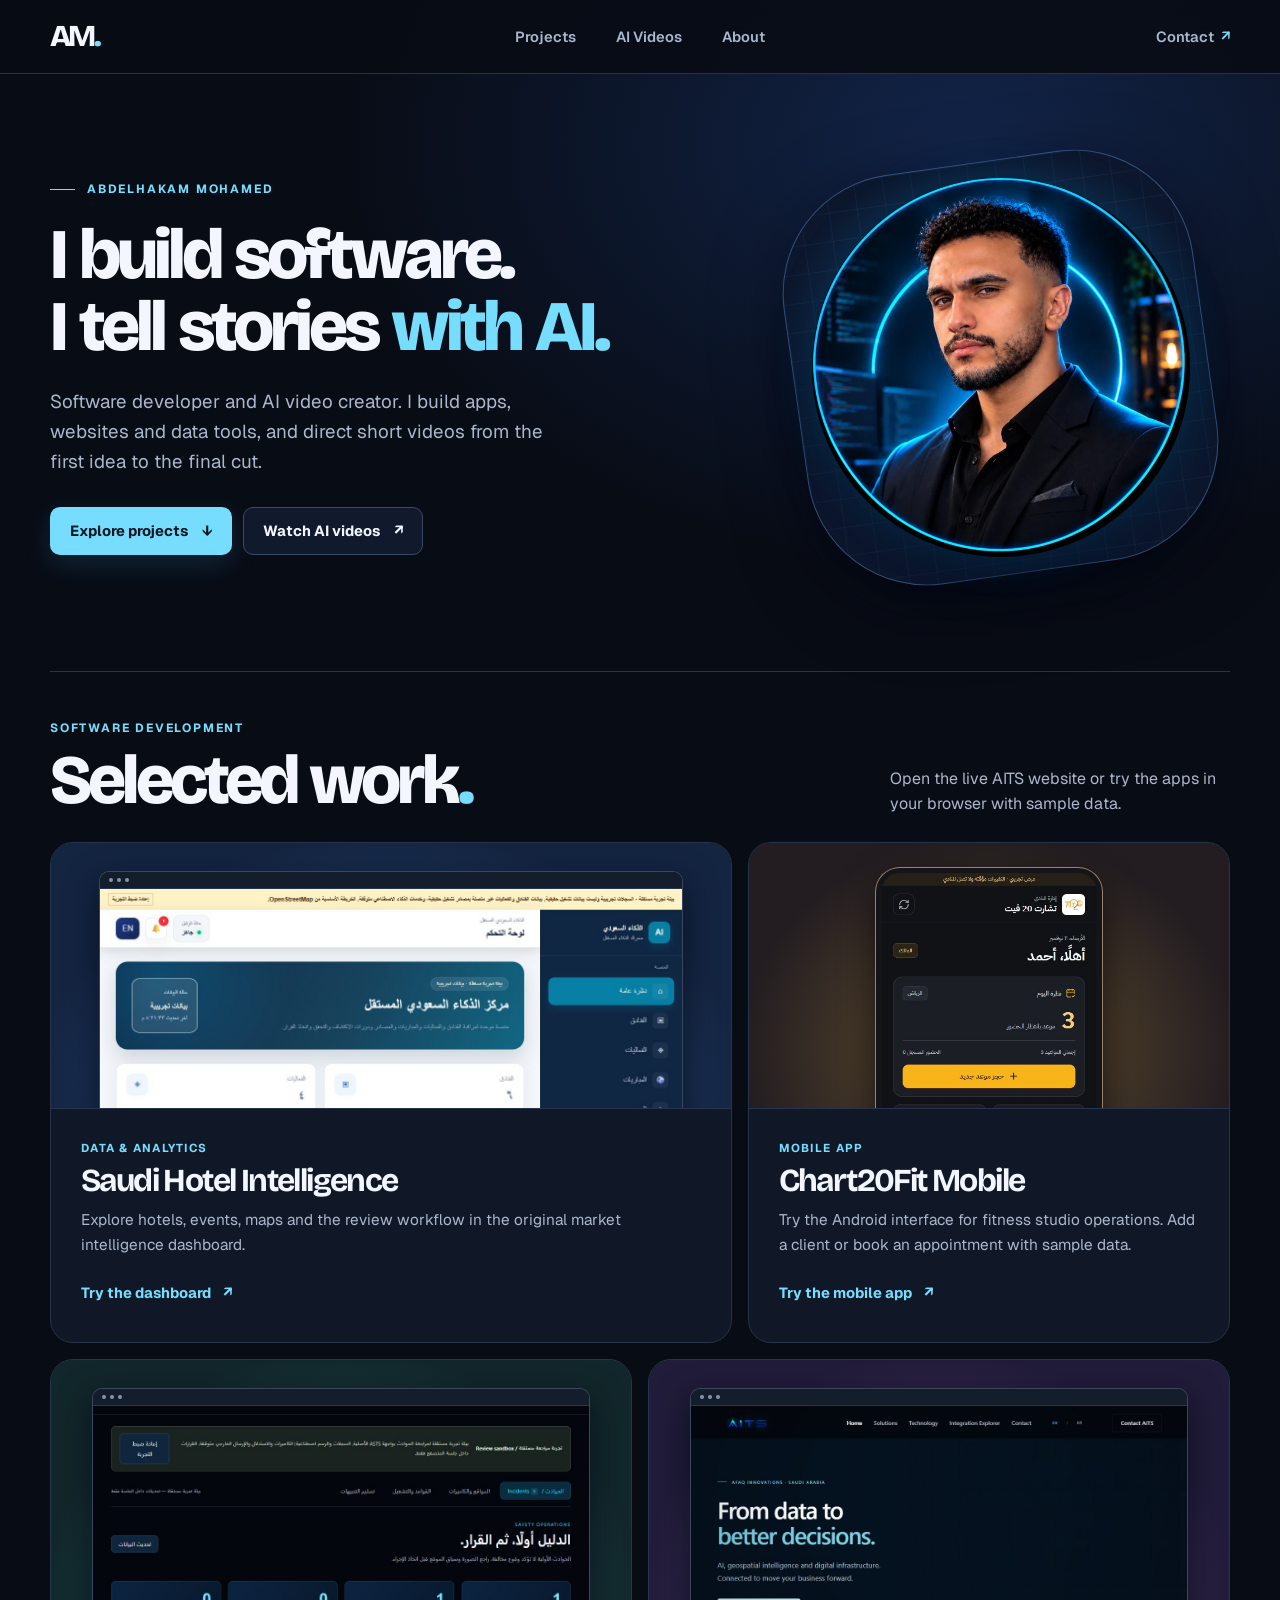
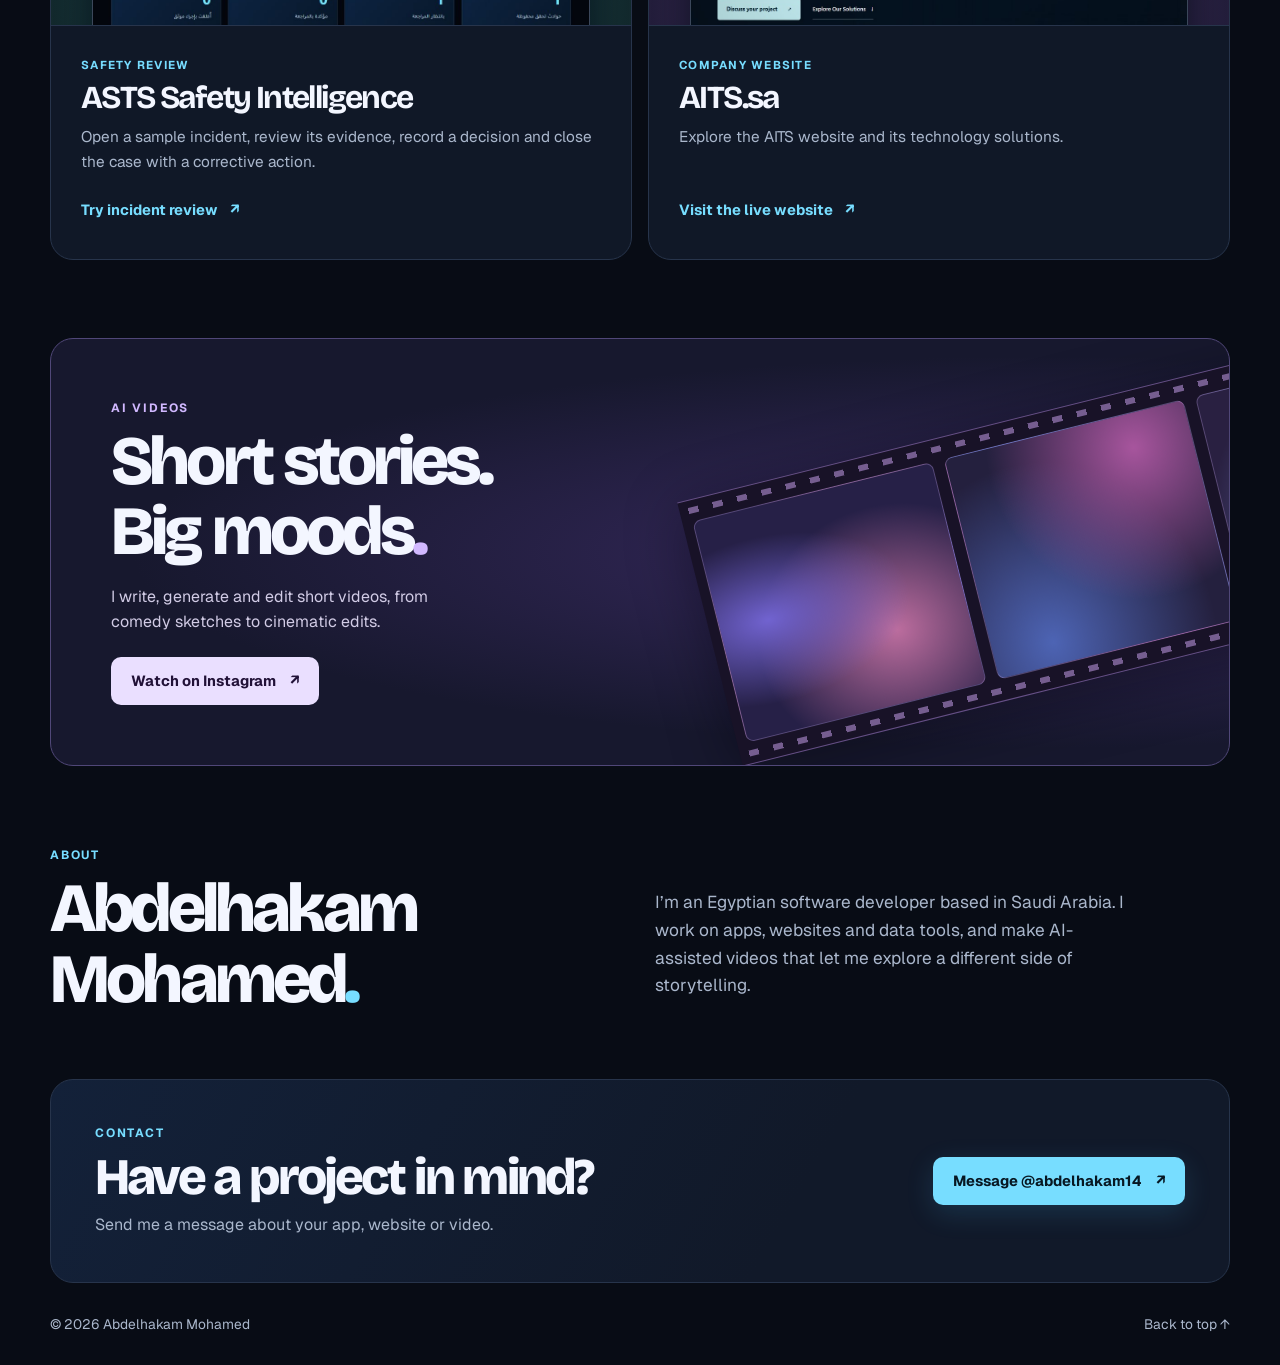
==== index.html @ 91b456fb "Redesign portfolio with live project screenshots and responsive layout" ====
<!doctype html>
<html lang="en">
<head>
  <meta charset="utf-8">
  <meta name="viewport" content="width=device-width, initial-scale=1">
  <meta name="theme-color" content="#080c15">
  <meta name="description" content="Abdelhakam Mohamed, software developer and AI video creator. Explore working software projects and short-form AI videos.">
  <meta property="og:type" content="website">
  <meta property="og:title" content="Abdelhakam Mohamed | Software &amp; AI Video">
  <meta property="og:description" content="Software you can try. Stories you can watch.">
  <meta property="og:url" content="https://abdulhakammohamed10-cpu.github.io/abdelhakam-portfolio/">
  <meta property="og:image" content="https://abdulhakammohamed10-cpu.github.io/abdelhakam-portfolio/media/portrait.webp">
  <meta name="twitter:card" content="summary_large_image">
  <link rel="canonical" href="https://abdulhakammohamed10-cpu.github.io/abdelhakam-portfolio/">
  <link rel="icon" href="media/portrait.webp" type="image/webp">
  <link rel="preconnect" href="https://fonts.googleapis.com">
  <link rel="preconnect" href="https://fonts.gstatic.com" crossorigin>
  <link href="https://fonts.googleapis.com/css2?family=Bricolage+Grotesque:opsz,wght@12..96,500..800&amp;family=Geist:wght@400;500;600;700&amp;display=swap" rel="stylesheet">
  <link rel="stylesheet" href="portfolio.css">
  <title>Abdelhakam Mohamed | Software &amp; AI Video</title>
</head>
<body>
  <a class="skip-link" href="#main">Skip to content</a>
  <header class="masthead">
    <div class="shell masthead-inner">
      <a class="wordmark" href="#top" aria-label="Abdelhakam Mohamed, home">AM<span>.</span></a>
      <nav aria-label="Main navigation">
        <a href="#projects">Projects</a>
        <a href="#videos">AI Videos</a>
        <a href="#about">About</a>
      </nav>
      <a class="header-contact" href="#contact">Contact <span aria-hidden="true">↗</span></a>
    </div>
  </header>

  <main id="main">
    <section class="hero shell" id="top" aria-labelledby="hero-title">
      <div class="hero-copy">
        <p class="eyebrow hero-name"><span aria-hidden="true"></span> Abdelhakam Mohamed</p>
        <h1 id="hero-title">I build software.<br>I tell stories <em>with AI.</em></h1>
        <p class="hero-intro">Software developer and AI video creator. I build apps, websites and data tools, and direct short videos from the first idea to the final cut.</p>
        <div class="actions">
          <a class="button button-primary" href="#projects">Explore projects <span aria-hidden="true">↓</span></a>
          <a class="button button-outline" href="#videos">Watch AI videos <span aria-hidden="true">↗</span></a>
        </div>
      </div>
      <div class="hero-portrait">
        <div class="portrait-field" aria-hidden="true"></div>
        <img src="media/portrait.webp" width="640" height="640" alt="Abdelhakam Mohamed in a blue neon portrait" fetchpriority="high">
      </div>
    </section>

    <section class="shell work" id="projects" aria-labelledby="work-title">
      <div class="section-head">
        <div>
          <p class="eyebrow">Software Development</p>
          <h2 id="work-title">Selected work<span>.</span></h2>
        </div>
        <p>Open the live AITS website or try the apps in your browser with sample data.</p>
      </div>
      <div class="project-grid">
        <article class="project project-hotel">
          <div class="project-preview preview-hotel">
            <div class="window-frame"><div class="window-bar" aria-hidden="true"><i></i><i></i><i></i></div><img src="media/hotel.jpg" width="1180" height="800" loading="lazy" alt="Saudi Hotel Intelligence dashboard showing hotel and event data"></div>
          </div>
          <div class="project-copy">
            <p class="project-type">Data &amp; analytics</p>
            <h3>Saudi Hotel Intelligence</h3>
            <p>Explore hotels, events, maps and the review workflow in the original market intelligence dashboard.</p>
            <a class="project-link" href="https://saudi-hotel-sandbox.vercel.app/" target="_blank" rel="noopener noreferrer">Try the dashboard <span aria-hidden="true">↗</span></a>
          </div>
        </article>

        <article class="project project-chart">
          <div class="project-preview preview-chart">
            <div class="phone-frame"><img src="media/chart.jpg" width="400" height="860" loading="lazy" alt="Chart20Fit Mobile showing the appointments dashboard"></div>
          </div>
          <div class="project-copy">
            <p class="project-type">Mobile app</p>
            <h3>Chart20Fit Mobile</h3>
            <p>Try the Android interface for fitness studio operations. Add a client or book an appointment with sample data.</p>
            <a class="project-link" href="https://chart20fit-mobile-sandbox.vercel.app/" target="_blank" rel="noopener noreferrer">Try the mobile app <span aria-hidden="true">↗</span></a>
          </div>
        </article>

        <article class="project project-asts">
          <div class="project-preview preview-asts">
            <div class="window-frame"><div class="window-bar" aria-hidden="true"><i></i><i></i><i></i></div><img src="media/asts.jpg" width="1090" height="760" loading="lazy" alt="ASTS incident review workspace with a sample incident"></div>
          </div>
          <div class="project-copy">
            <p class="project-type">Safety review</p>
            <h3>ASTS Safety Intelligence</h3>
            <p>Open a sample incident, review its evidence, record a decision and close the case with a corrective action.</p>
            <a class="project-link" href="https://asts-review-sandbox.vercel.app/" target="_blank" rel="noopener noreferrer">Try incident review <span aria-hidden="true">↗</span></a>
          </div>
        </article>

        <article class="project project-aits">
          <div class="project-preview preview-aits">
            <div class="window-frame"><div class="window-bar" aria-hidden="true"><i></i><i></i><i></i></div><img src="media/aits.jpg" width="1200" height="790" loading="lazy" alt="The live AITS technology company website"></div>
          </div>
          <div class="project-copy">
            <p class="project-type">Company website</p>
            <h3>AITS.sa</h3>
            <p>Explore the AITS website and its technology solutions.</p>
            <a class="project-link" href="https://aits.sa/" target="_blank" rel="noopener noreferrer">Visit the live website <span aria-hidden="true">↗</span></a>
          </div>
        </article>
      </div>
    </section>

    <section class="shell videos" id="videos" aria-labelledby="videos-title">
      <div class="video-feature">
        <div class="video-copy">
          <p class="eyebrow">AI Videos</p>
          <h2 id="videos-title">Short stories.<br>Big moods<span>.</span></h2>
          <p>I write, generate and edit short videos, from comedy sketches to cinematic edits.</p>
          <a class="button button-light" href="https://www.instagram.com/abdelhakam14/reels/" target="_blank" rel="noopener noreferrer">Watch on Instagram <span aria-hidden="true">↗</span></a>
        </div>
        <div class="film-art" aria-hidden="true"><div class="film-strip"><i></i><i></i><i></i></div></div>
      </div>
    </section>

    <section class="shell about" id="about" aria-labelledby="about-title">
      <p class="eyebrow">About</p>
      <div class="about-grid">
        <h2 id="about-title">Abdelhakam<br>Mohamed<span>.</span></h2>
        <p>I’m an Egyptian software developer based in Saudi Arabia. I work on apps, websites and data tools, and make AI-assisted videos that let me explore a different side of storytelling.</p>
      </div>
    </section>

    <section class="shell contact" id="contact" aria-labelledby="contact-title">
      <div class="contact-panel">
        <div>
          <p class="eyebrow">Contact</p>
          <h2 id="contact-title">Have a project in mind?</h2>
          <p>Send me a message about your app, website or video.</p>
        </div>
        <a class="button button-primary" href="https://www.instagram.com/abdelhakam14/" target="_blank" rel="noopener noreferrer">Message @abdelhakam14 <span aria-hidden="true">↗</span></a>
      </div>
    </section>
  </main>

  <footer class="shell footer">
    <p>© 2026 Abdelhakam Mohamed</p>
    <a href="#top">Back to top <span aria-hidden="true">↑</span></a>
  </footer>
</body>
</html>
---- portfolio.css ----
:root {
  color-scheme: dark;
  --bg: #080c15;
  --surface: #101827;
  --text: #f3f6ff;
  --muted: #aab7cc;
  --line: #27344b;
  --accent: #77ddff;
  --accent-ink: #071722;
  --heading: 'Bricolage Grotesque', 'Geist', system-ui, sans-serif;
  --body: 'Geist', system-ui, sans-serif;
  --radius: 23px;
}

*, *::before, *::after { box-sizing: border-box; }
html { scroll-behavior: smooth; }
body {
  margin: 0;
  background: radial-gradient(ellipse 55rem 37rem at 76% 9rem, #122448 0%, transparent 72%), var(--bg);
  color: var(--text);
  font: 400 1rem/1.6 var(--body);
  -webkit-font-smoothing: antialiased;
}
img { display: block; max-width: 100%; height: auto; }
a { color: inherit; text-decoration: none; }
a:focus-visible { outline: 2px solid var(--accent); outline-offset: 5px; }
h1, h2, h3, p { margin: 0; }
h1, h2, h3 { font-family: var(--heading); }
section { scroll-margin-top: 105px; }
.shell { width: min(calc(100% - 72px), 1180px); margin-inline: auto; }
.skip-link { position: fixed; top: 10px; left: 10px; z-index: 10; padding: 10px 16px; border-radius: 10px; background: var(--accent); color: var(--accent-ink); transform: translateY(-160%); }
.skip-link:focus { transform: none; }

.masthead { position: sticky; z-index: 3; top: 0; border-bottom: 1px solid #25324a; background: #080c15eb; backdrop-filter: blur(16px); }
.masthead-inner { min-height: 73px; display: grid; grid-template-columns: 1fr auto 1fr; align-items: center; gap: 24px; }
.wordmark { justify-self: start; font: 800 1.9rem/1 var(--heading); letter-spacing: -.09em; }
.wordmark span, h2 span { color: var(--accent); }
nav { display: flex; gap: clamp(16px, 3.1vw, 40px); }
nav a, .header-contact { color: var(--muted); font-size: .92rem; font-weight: 600; white-space: nowrap; }
nav a:hover, .header-contact:hover { color: var(--accent); }
.header-contact { justify-self: end; }
.header-contact span { margin-left: .25em; color: var(--accent); }

.hero { min-height: 595px; display: grid; grid-template-columns: minmax(0, 1.32fr) minmax(0, .92fr); align-items: center; gap: clamp(26px, 5vw, 80px); padding-block: 76px 86px; }
.eyebrow { color: var(--accent); font-size: .75rem; font-weight: 700; letter-spacing: .15em; text-transform: uppercase; }
.hero-name { display: flex; align-items: center; gap: 12px; margin-bottom: 20px; }
.hero-name span { width: 25px; height: 1px; background: var(--accent); }
h1 { font-size: clamp(3rem, 5.55vw, 5.15rem); font-weight: 800; letter-spacing: -.055em; word-spacing: .035em; line-height: 1.01; text-wrap: balance; }
h1 em { font-style: normal; color: var(--accent); }
.hero-intro { max-width: 515px; margin-top: 24px; color: var(--muted); font-size: clamp(1.02rem, 1.55vw, 1.17rem); }
.actions { display: flex; flex-wrap: wrap; gap: 11px; margin-top: 30px; }
.button { display: inline-flex; justify-content: center; align-items: center; gap: 14px; min-height: 48px; padding: 11px 19px; border: 1px solid transparent; border-radius: 10px; font-size: .92rem; font-weight: 700; transition: transform .2s ease, background-color .2s ease, border-color .2s ease; }
.button:hover { transform: translateY(-2px); }
.button-primary { color: var(--accent-ink); background: var(--accent); box-shadow: 0 8px 28px #45b9fa29; }
.button-primary:hover { background: #acedef; }
.button-outline { border-color: #3b4a63; background: #111a2c; }
.button-outline:hover { border-color: var(--accent); }
.hero-portrait { position: relative; isolation: isolate; justify-self: center; display: grid; place-items: center; width: min(100%, 435px); aspect-ratio: 1; }
.portrait-field {
  position: absolute;
  inset: 0;
  z-index: -1;
  border: 1px solid #35527b;
  border-radius: 29%;
  background: linear-gradient(#70b6ff14 1px, transparent 1px), linear-gradient(90deg, #70b6ff14 1px, transparent 1px), radial-gradient(circle, #126190, #101f39 61%, #111829);
  background-size: 30px 30px, 30px 30px, auto;
  box-shadow: 0 22px 74px #0206128c, inset 0 0 75px #061025a3;
  transform: rotate(-8deg) scale(.95);
}
.hero-portrait img { width: 87%; border-radius: 50%; box-shadow: 0 0 42px #04a9f838, 0 20px 42px #030715bd; }

.work { padding-block: 47px 0; border-top: 1px solid var(--line); }
.section-head { display: flex; justify-content: space-between; align-items: end; gap: 32px; margin-bottom: 25px; }
h2 { font-size: clamp(2.55rem, 5.4vw, 4.45rem); font-weight: 800; letter-spacing: -.055em; word-spacing: .03em; line-height: 1.02; }
.section-head h2, .video-copy h2, .contact-panel h2 { margin-top: 8px; }
.section-head > p { max-width: 340px; color: var(--muted); }
.project-grid { display: grid; grid-template-columns: repeat(12, minmax(0, 1fr)); gap: 16px; }
.project { grid-column: span 6; min-width: 0; display: flex; flex-direction: column; overflow: hidden; border: 1px solid var(--line); border-radius: var(--radius); background: var(--surface); transition: border-color .2s ease, box-shadow .2s ease; }
.project:hover, .project:focus-within { border-color: #47769b; box-shadow: 0 12px 34px #0006; }
.project-hotel { grid-column: span 7; }
.project-chart { grid-column: span 5; }
.project-preview { height: 266px; position: relative; display: flex; align-items: flex-start; justify-content: center; overflow: hidden; padding: 28px 7% 0; border-bottom: 1px solid var(--line); }
.preview-hotel { background: radial-gradient(ellipse at 50% 90%, #2f5b91, #142542 73%); }
.preview-chart { background: radial-gradient(ellipse at 50% 78%, #68532f, #231d21 73%); }
.preview-asts { background: radial-gradient(ellipse at 50% 90%, #226165, #12272b 73%); }
.preview-aits { background: radial-gradient(ellipse at 50% 90%, #5a4376, #211c39 73%); }
.window-frame, .phone-frame { width: 100%; overflow: hidden; border: 1px solid #7586a66e; border-radius: 10px 10px 0 0; background: #101722; box-shadow: 0 11px 33px #020713a8; transition: transform .3s ease; }
.project:hover .window-frame, .project:hover .phone-frame { transform: translateY(-4px); }
.window-bar { display: flex; align-items: center; gap: 4px; height: 17px; padding-inline: 9px; background: #131d2c; border-bottom: 1px solid #28364b; }
.window-bar i { width: 4px; height: 4px; border-radius: 50%; background: #8796ae; }
.window-frame img, .phone-frame img { width: 100%; }
.phone-frame { width: min(78%, 226px); margin-top: -3px; border: 5px solid #151419; border-radius: 24px 24px 0 0; box-shadow: 0 0 0 1px #98836c, 0 12px 34px #0a0608bf; }
.project-copy { display: flex; flex-direction: column; flex: 1; align-items: start; padding: clamp(20px, 3vw, 30px); }
.project-type { color: var(--accent); font-size: .72rem; font-weight: 700; letter-spacing: .11em; text-transform: uppercase; }
.project-copy h3 { margin-top: 6px; font-size: clamp(1.5rem, 3vw, 2rem); line-height: 1.12; letter-spacing: -.05em; }
.project-copy h3 + p { margin-top: 9px; margin-bottom: 16px; color: var(--muted); font-size: .96rem; }
.project-link { margin-top: auto; display: inline-flex; align-items: center; min-height: 39px; gap: 12px; color: var(--accent); font-size: .92rem; font-weight: 700; }
.project-link:hover { text-decoration: underline; text-underline-offset: 5px; }

.videos { padding-top: 78px; }
.video-feature { position: relative; isolation: isolate; overflow: hidden; min-height: 360px; display: grid; grid-template-columns: minmax(0, 1fr) minmax(0, .9fr); align-items: center; padding: clamp(27px, 5vw, 60px); border: 1px solid #504778; border-radius: var(--radius); background: radial-gradient(ellipse at 85% 50%, #3a2b63, transparent 65%), #17182e; }
.video-copy { position: relative; z-index: 1; }
.video-copy .eyebrow, .video-copy h2 span { color: #d1b8ff; }
.video-copy h2 + p { max-width: 365px; margin: 16px 0 22px; color: #d1cbe5; }
.button-light { background: #eadfff; color: #211137; }
.button-light:hover { background: #fff2ff; }
.film-art { position: absolute; z-index: -1; top: -11%; right: -4%; bottom: -12%; width: 49%; transform: rotate(-14deg); }
.film-strip { display: flex; gap: 12px; position: absolute; top: 26%; left: 0; width: 136%; height: 52%; padding: 21px 10px; background: #181227; border-block: 1px solid #a581d38c; box-shadow: 0 13px 60px #05040c70; }
.film-strip::before, .film-strip::after { content: ''; position: absolute; left: 0; right: 0; height: 6px; background: repeating-linear-gradient(90deg, transparent 0 9px, #b490d699 9px 19px, transparent 19px 25px); }
.film-strip::before { top: 7px; }
.film-strip::after { bottom: 7px; }
.film-strip i { flex: 1; min-width: 0; border-radius: 8px; border: 1px solid #d7b5ff45; background: radial-gradient(ellipse at 20% 50%, #7163d0 0%, transparent 52%), radial-gradient(ellipse at 70% 68%, #bc6d9e 0%, transparent 58%), #262047; }
.film-strip i:nth-child(2) { background: radial-gradient(ellipse at 76% 15%, #a7559d, transparent 56%), radial-gradient(ellipse at 25% 90%, #4d64b4, transparent 63%), #24203e; }
.film-strip i:nth-child(3) { background: radial-gradient(ellipse at 45% 80%, #6a77b7, transparent 70%), #292041; }

.about { padding-block: 80px 64px; }
.about-grid { display: grid; grid-template-columns: minmax(0, 1fr) minmax(0, 1fr); align-items: center; gap: 30px; margin-top: 9px; }
.about-grid > p { color: var(--muted); max-width: 480px; font-size: 1.08rem; }
.contact-panel { display: flex; flex-wrap: wrap; justify-content: space-between; align-items: center; gap: 24px; padding: clamp(25px, 4vw, 44px); border: 1px solid var(--line); border-radius: var(--radius); background: linear-gradient(120deg, #132139, #111929 63%); }
.contact-panel h2 { font-size: clamp(1.85rem, 4vw, 3.2rem); }
.contact-panel h2 + p { margin-top: 9px; color: var(--muted); }
.footer { display: flex; flex-wrap: wrap; justify-content: space-between; gap: 10px; padding-block: 30px; color: var(--muted); font-size: .86rem; }
.footer a:hover { color: var(--accent); }

@media (max-width: 820px) {
  .shell { width: min(calc(100% - 42px), 1180px); }
  .hero { min-height: auto; gap: 25px; padding-block: 68px; }
  h1 { font-size: clamp(2.75rem, 6.8vw, 4.2rem); }
  .project-preview { height: 205px; padding-top: 18px; }
}

@media (max-width: 620px) {
  .shell { width: calc(100% - 34px); }
  .masthead-inner { min-height: 59px; gap: 13px; }
  .wordmark { font-size: 1.55rem; }
  nav { gap: 13px; }
  nav a, .header-contact { font-size: .78rem; }
  .header-contact span { display: none; }
  section { scroll-margin-top: 77px; }
  .hero { grid-template-columns: minmax(0, 1fr); gap: 24px; padding-block: 41px 39px; }
  .hero-name { margin-bottom: 13px; }
  h1 { font-size: clamp(2.65rem, 10.8vw, 4rem); text-wrap: initial; }
  .hero-intro { margin-top: 16px; }
  .actions { margin-top: 22px; }
  .button { gap: 8px; padding-inline: 12px; font-size: .85rem; }
  .hero-portrait { width: min(73%, 286px); }
  .work { padding-top: 31px; }
  .section-head { align-items: start; flex-direction: column; gap: 10px; margin-bottom: 19px; }
  .project-grid { gap: 13px; }
  .project { grid-column: 1 / -1; }
  .project-preview { height: clamp(153px, 51vw, 242px); }
  .phone-frame { width: min(66%, 212px); }
  .videos { padding-top: 53px; }
  .video-feature { grid-template-columns: minmax(0, 1fr); min-height: 310px; }
  .film-art { opacity: .45; width: 62%; right: -25%; }
  .about { padding-block: 52px 40px; }
  .about-grid { grid-template-columns: minmax(0, 1fr); gap: 14px; }
  .footer { padding-block: 24px; }
}

@media (prefers-reduced-motion: reduce) {
  html { scroll-behavior: auto; }
  *, *::before, *::after { transition-duration: 0s !important; }
}
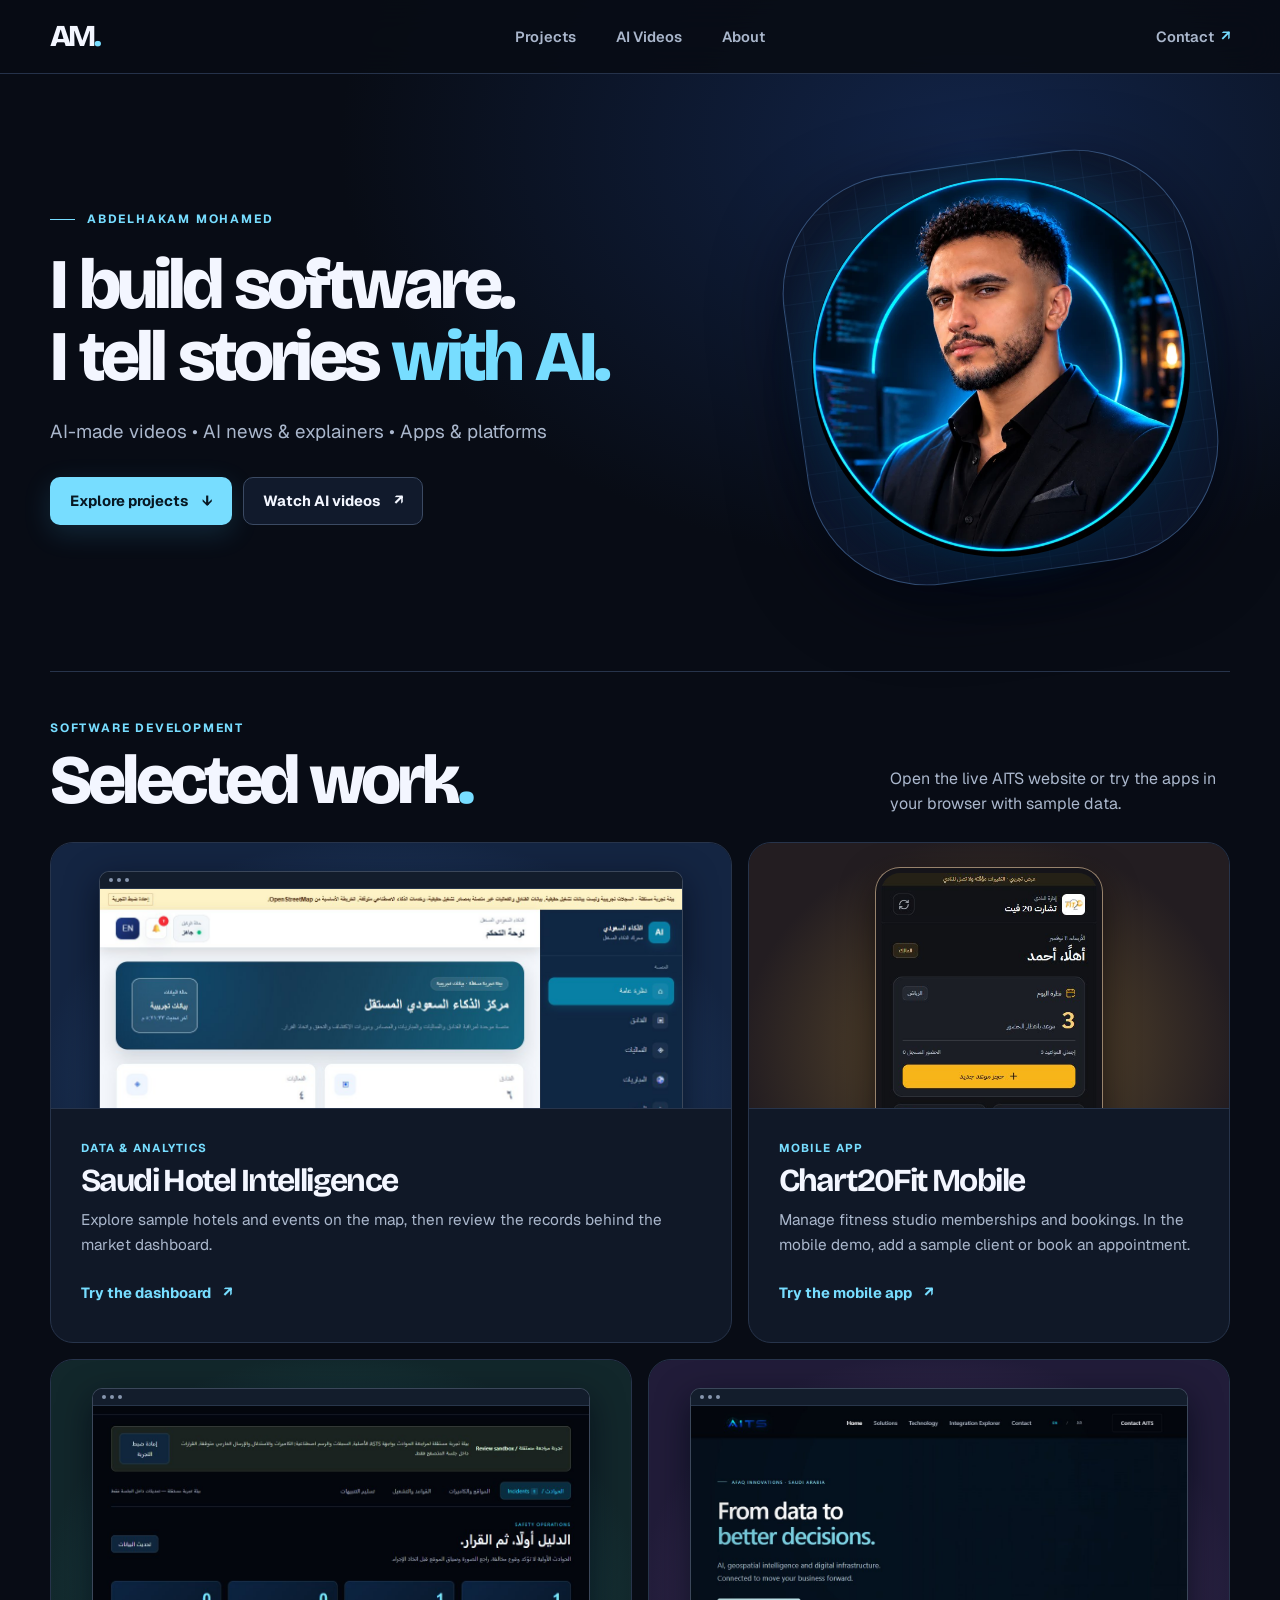
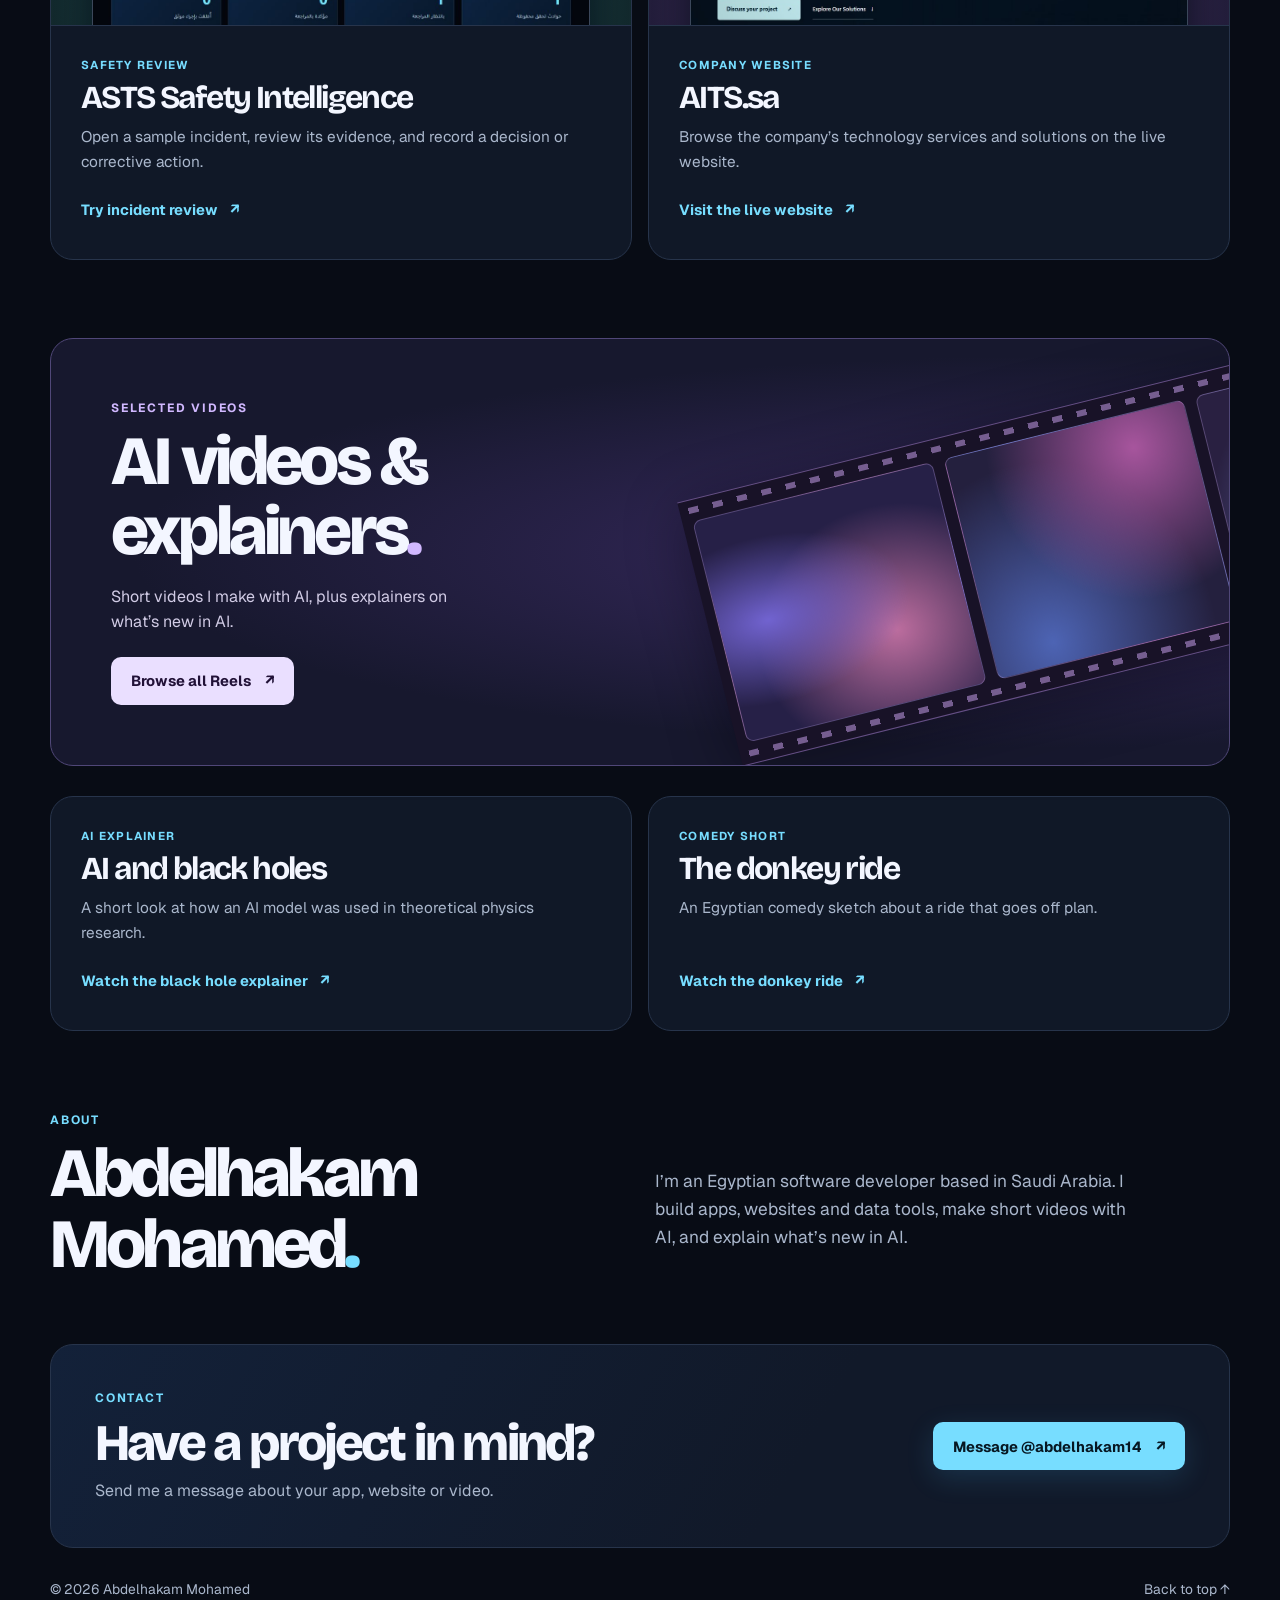
==== commit 1de89be8: "Show AI explainers and direct video examples in portfolio" ====
--- a/index.html
+++ b/index.html
@@ -4,10 +4,10 @@
   <meta charset="utf-8">
   <meta name="viewport" content="width=device-width, initial-scale=1">
   <meta name="theme-color" content="#080c15">
-  <meta name="description" content="Abdelhakam Mohamed, software developer and AI video creator. Explore working software projects and short-form AI videos.">
+  <meta name="description" content="Abdelhakam Mohamed builds apps and platforms, creates videos with AI, and covers AI news through short explainers.">
   <meta property="og:type" content="website">
   <meta property="og:title" content="Abdelhakam Mohamed | Software &amp; AI Video">
-  <meta property="og:description" content="Software you can try. Stories you can watch.">
+  <meta property="og:description" content="Try the apps, watch AI-made videos, and explore AI news and explainers.">
   <meta property="og:url" content="https://abdulhakammohamed10-cpu.github.io/abdelhakam-portfolio/">
   <meta property="og:image" content="https://abdulhakammohamed10-cpu.github.io/abdelhakam-portfolio/media/portrait.webp">
   <meta name="twitter:card" content="summary_large_image">
@@ -38,7 +38,7 @@
       <div class="hero-copy">
         <p class="eyebrow hero-name"><span aria-hidden="true"></span> Abdelhakam Mohamed</p>
         <h1 id="hero-title">I build software.<br>I tell stories <em>with AI.</em></h1>
-        <p class="hero-intro">Software developer and AI video creator. I build apps, websites and data tools, and direct short videos from the first idea to the final cut.</p>
+        <p class="hero-intro">AI-made videos • AI news &amp; explainers • Apps &amp; platforms</p>
         <div class="actions">
           <a class="button button-primary" href="#projects">Explore projects <span aria-hidden="true">↓</span></a>
           <a class="button button-outline" href="#videos">Watch AI videos <span aria-hidden="true">↗</span></a>
@@ -66,7 +66,7 @@
           <div class="project-copy">
             <p class="project-type">Data &amp; analytics</p>
             <h3>Saudi Hotel Intelligence</h3>
-            <p>Explore hotels, events, maps and the review workflow in the original market intelligence dashboard.</p>
+            <p>Explore sample hotels and events on the map, then review the records behind the market dashboard.</p>
             <a class="project-link" href="https://saudi-hotel-sandbox.vercel.app/" target="_blank" rel="noopener noreferrer">Try the dashboard <span aria-hidden="true">↗</span></a>
           </div>
         </article>
@@ -78,7 +78,7 @@
           <div class="project-copy">
             <p class="project-type">Mobile app</p>
             <h3>Chart20Fit Mobile</h3>
-            <p>Try the Android interface for fitness studio operations. Add a client or book an appointment with sample data.</p>
+            <p>Manage fitness studio memberships and bookings. In the mobile demo, add a sample client or book an appointment.</p>
             <a class="project-link" href="https://chart20fit-mobile-sandbox.vercel.app/" target="_blank" rel="noopener noreferrer">Try the mobile app <span aria-hidden="true">↗</span></a>
           </div>
         </article>
@@ -90,7 +90,7 @@
           <div class="project-copy">
             <p class="project-type">Safety review</p>
             <h3>ASTS Safety Intelligence</h3>
-            <p>Open a sample incident, review its evidence, record a decision and close the case with a corrective action.</p>
+            <p>Open a sample incident, review its evidence, and record a decision or corrective action.</p>
             <a class="project-link" href="https://asts-review-sandbox.vercel.app/" target="_blank" rel="noopener noreferrer">Try incident review <span aria-hidden="true">↗</span></a>
           </div>
         </article>
@@ -102,7 +102,7 @@
           <div class="project-copy">
             <p class="project-type">Company website</p>
             <h3>AITS.sa</h3>
-            <p>Explore the AITS website and its technology solutions.</p>
+            <p>Browse the company’s technology services and solutions on the live website.</p>
             <a class="project-link" href="https://aits.sa/" target="_blank" rel="noopener noreferrer">Visit the live website <span aria-hidden="true">↗</span></a>
           </div>
         </article>
@@ -112,12 +112,30 @@
     <section class="shell videos" id="videos" aria-labelledby="videos-title">
       <div class="video-feature">
         <div class="video-copy">
-          <p class="eyebrow">AI Videos</p>
-          <h2 id="videos-title">Short stories.<br>Big moods<span>.</span></h2>
-          <p>I write, generate and edit short videos, from comedy sketches to cinematic edits.</p>
-          <a class="button button-light" href="https://www.instagram.com/abdelhakam14/reels/" target="_blank" rel="noopener noreferrer">Watch on Instagram <span aria-hidden="true">↗</span></a>
+          <p class="eyebrow">Selected videos</p>
+          <h2 id="videos-title">AI videos &amp;<br>explainers<span>.</span></h2>
+          <p>Short videos I make with AI, plus explainers on what’s new in AI.</p>
+          <a class="button button-light" href="https://www.instagram.com/abdelhakam14/reels/" target="_blank" rel="noopener noreferrer">Browse all Reels <span aria-hidden="true">↗</span></a>
         </div>
         <div class="film-art" aria-hidden="true"><div class="film-strip"><i></i><i></i><i></i></div></div>
+      </div>
+      <div class="project-grid actions">
+        <article class="project">
+          <div class="project-copy">
+            <p class="project-type">AI explainer</p>
+            <h3>AI and black holes</h3>
+            <p>A short look at how an AI model was used in theoretical physics research.</p>
+            <a class="project-link" href="https://www.instagram.com/reel/DfnShzKSfua/" target="_blank" rel="noopener noreferrer">Watch the black hole explainer <span aria-hidden="true">↗</span></a>
+          </div>
+        </article>
+        <article class="project">
+          <div class="project-copy">
+            <p class="project-type">Comedy short</p>
+            <h3>The donkey ride</h3>
+            <p>An Egyptian comedy sketch about a ride that goes off plan.</p>
+            <a class="project-link" href="https://www.instagram.com/reel/DfHnDCWI5qi/" target="_blank" rel="noopener noreferrer">Watch the donkey ride <span aria-hidden="true">↗</span></a>
+          </div>
+        </article>
       </div>
     </section>
 
@@ -125,7 +143,7 @@
       <p class="eyebrow">About</p>
       <div class="about-grid">
         <h2 id="about-title">Abdelhakam<br>Mohamed<span>.</span></h2>
-        <p>I’m an Egyptian software developer based in Saudi Arabia. I work on apps, websites and data tools, and make AI-assisted videos that let me explore a different side of storytelling.</p>
+        <p>I’m an Egyptian software developer based in Saudi Arabia. I build apps, websites and data tools, make short videos with AI, and explain what’s new in AI.</p>
       </div>
     </section>
 
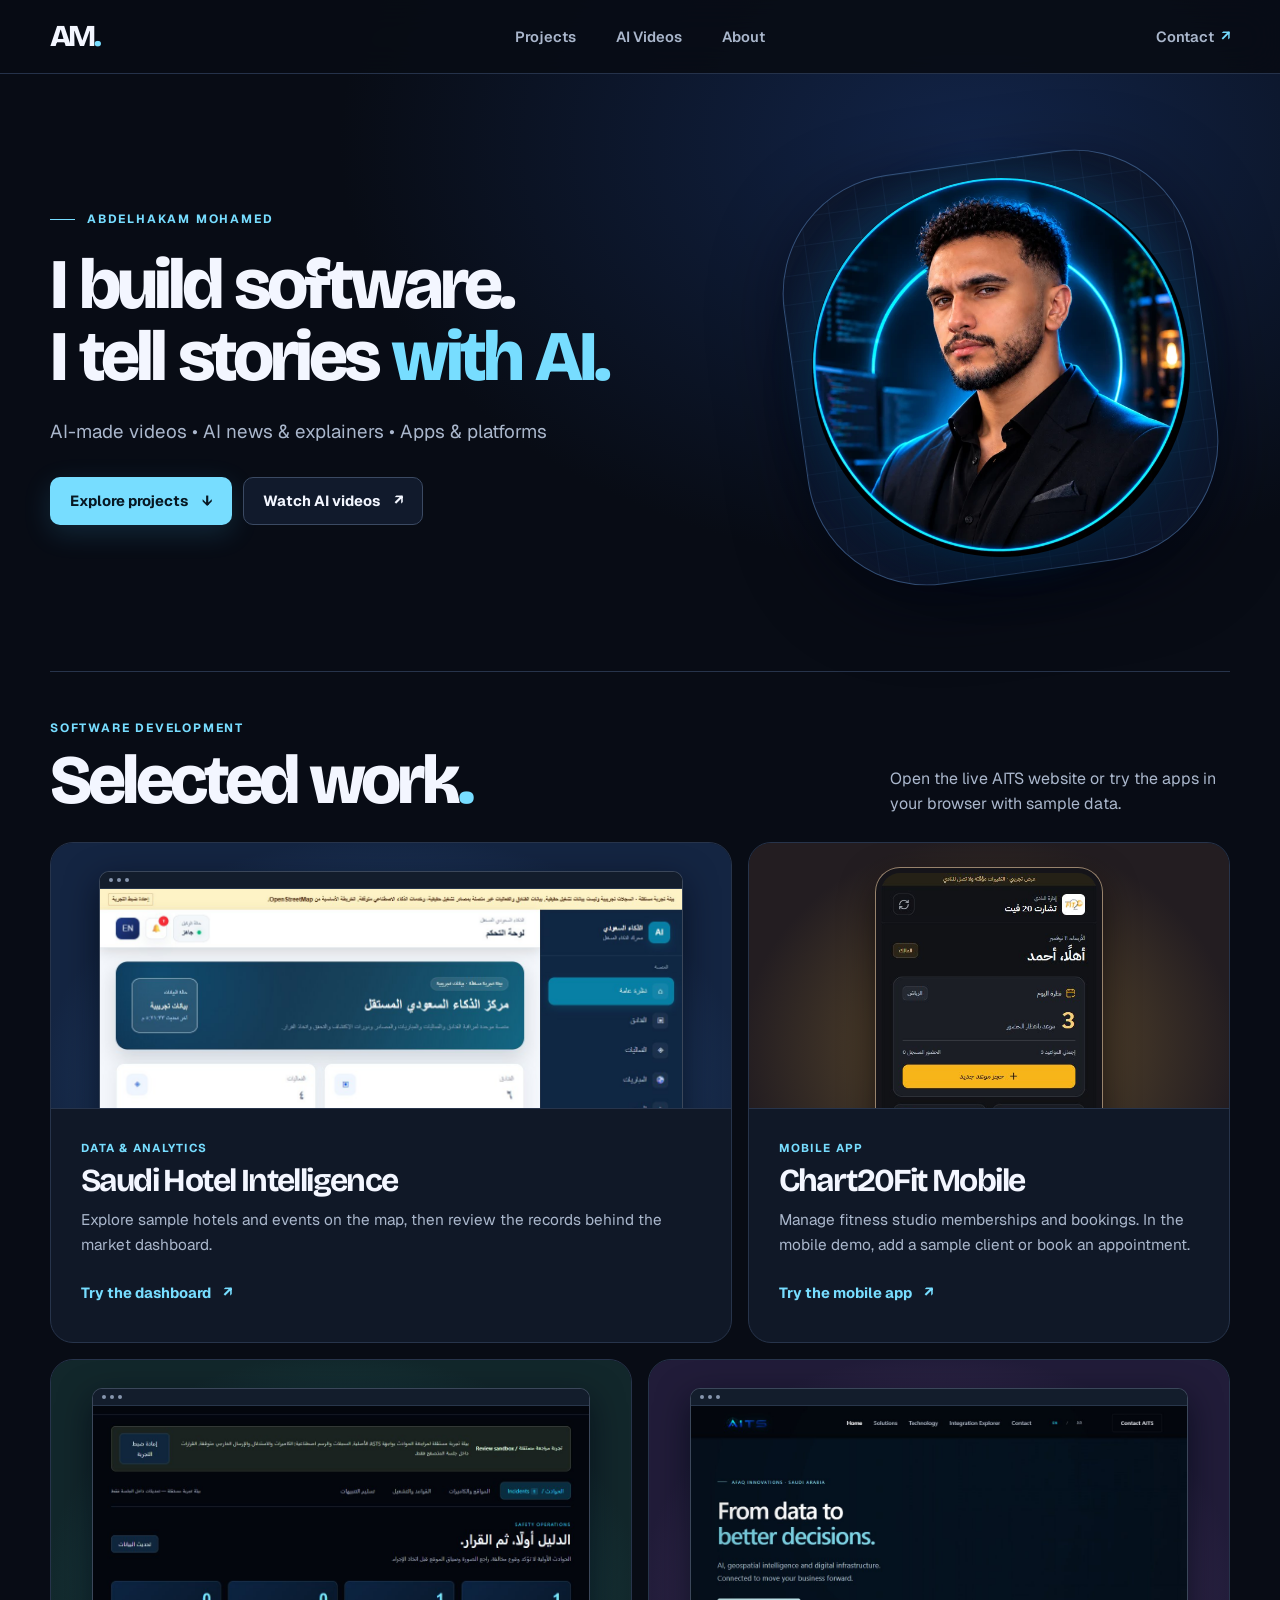
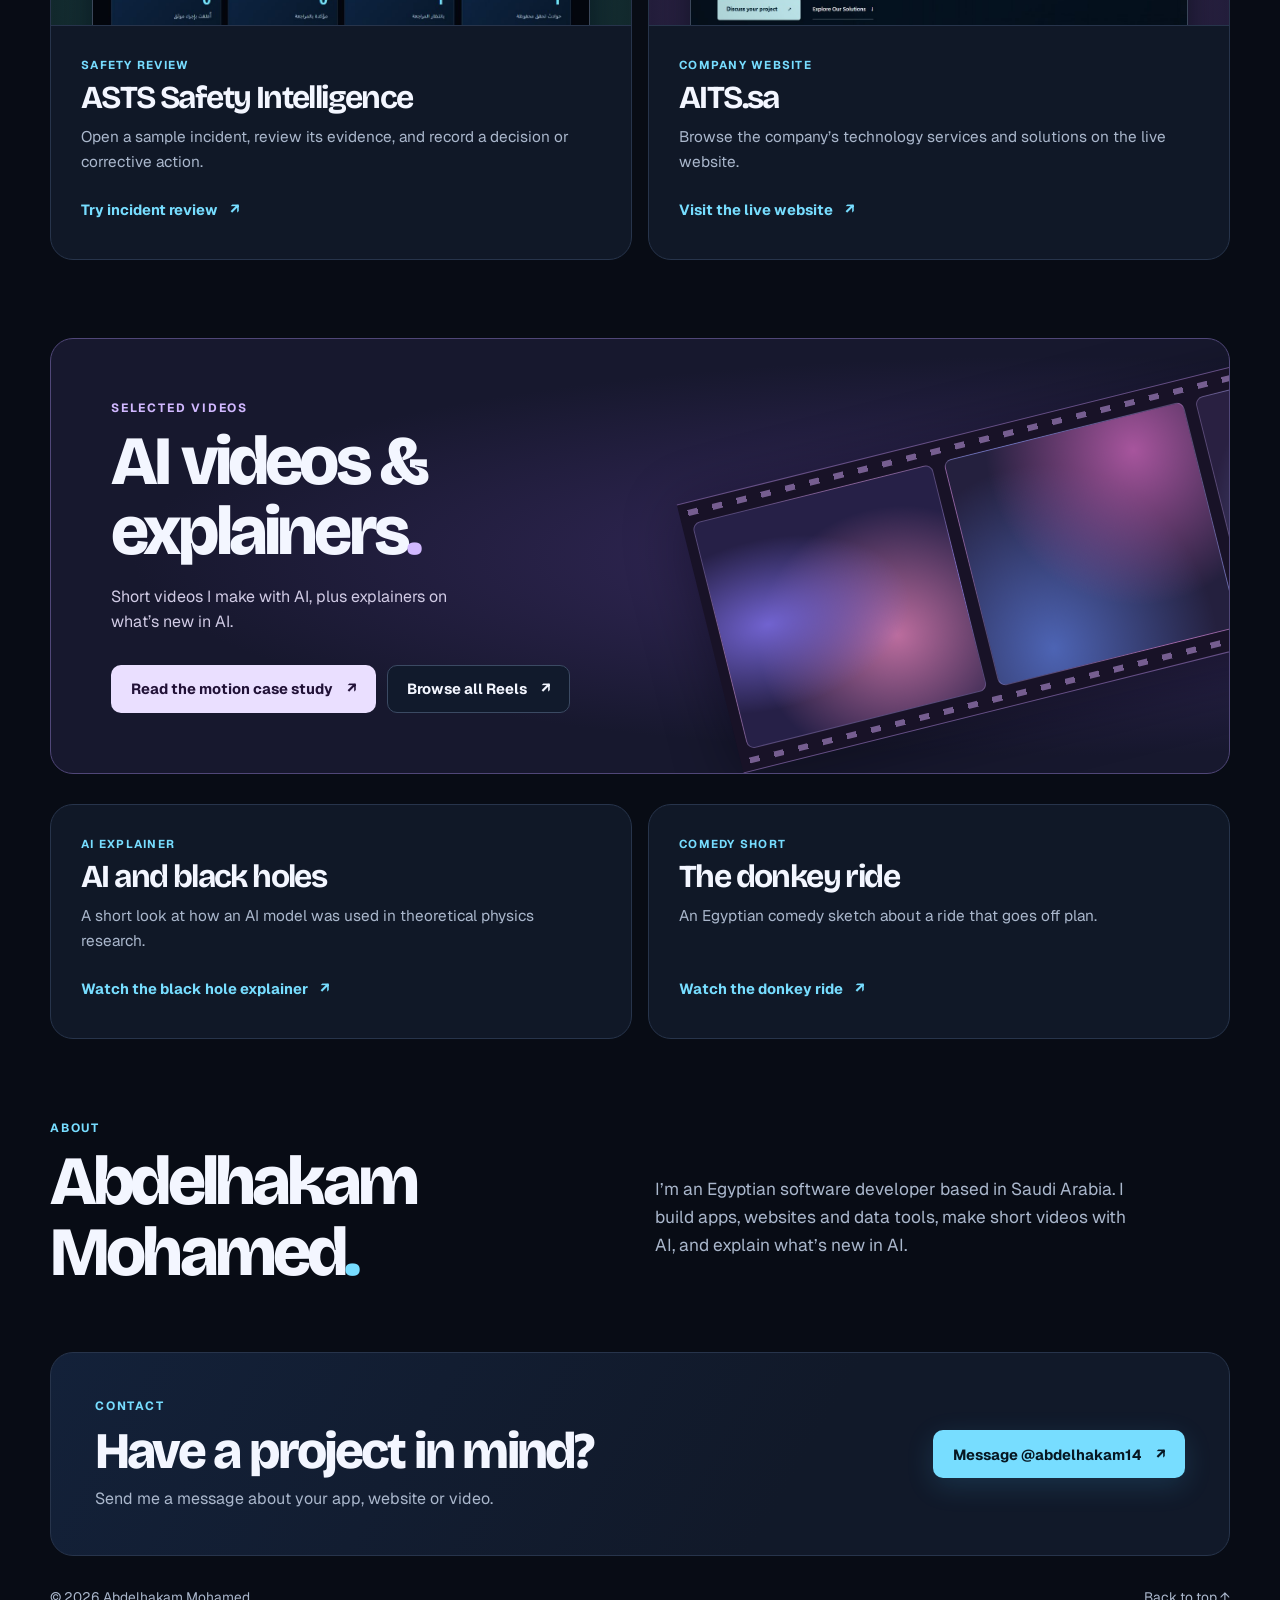
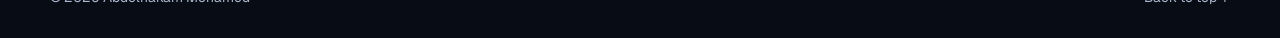
==== commit e0e8b9c2: "Publish AI motion case study in portfolio" ====
--- a/index.html
+++ b/index.html
@@ -115,7 +115,10 @@
           <p class="eyebrow">Selected videos</p>
           <h2 id="videos-title">AI videos &amp;<br>explainers<span>.</span></h2>
           <p>Short videos I make with AI, plus explainers on what’s new in AI.</p>
-          <a class="button button-light" href="https://www.instagram.com/abdelhakam14/reels/" target="_blank" rel="noopener noreferrer">Browse all Reels <span aria-hidden="true">↗</span></a>
+          <div class="actions">
+            <a class="button button-light" href="motion-case-study/">Read the motion case study <span aria-hidden="true">↗</span></a>
+            <a class="button button-outline" href="https://www.instagram.com/abdelhakam14/reels/" target="_blank" rel="noopener noreferrer">Browse all Reels <span aria-hidden="true">↗</span></a>
+          </div>
         </div>
         <div class="film-art" aria-hidden="true"><div class="film-strip"><i></i><i></i><i></i></div></div>
       </div>
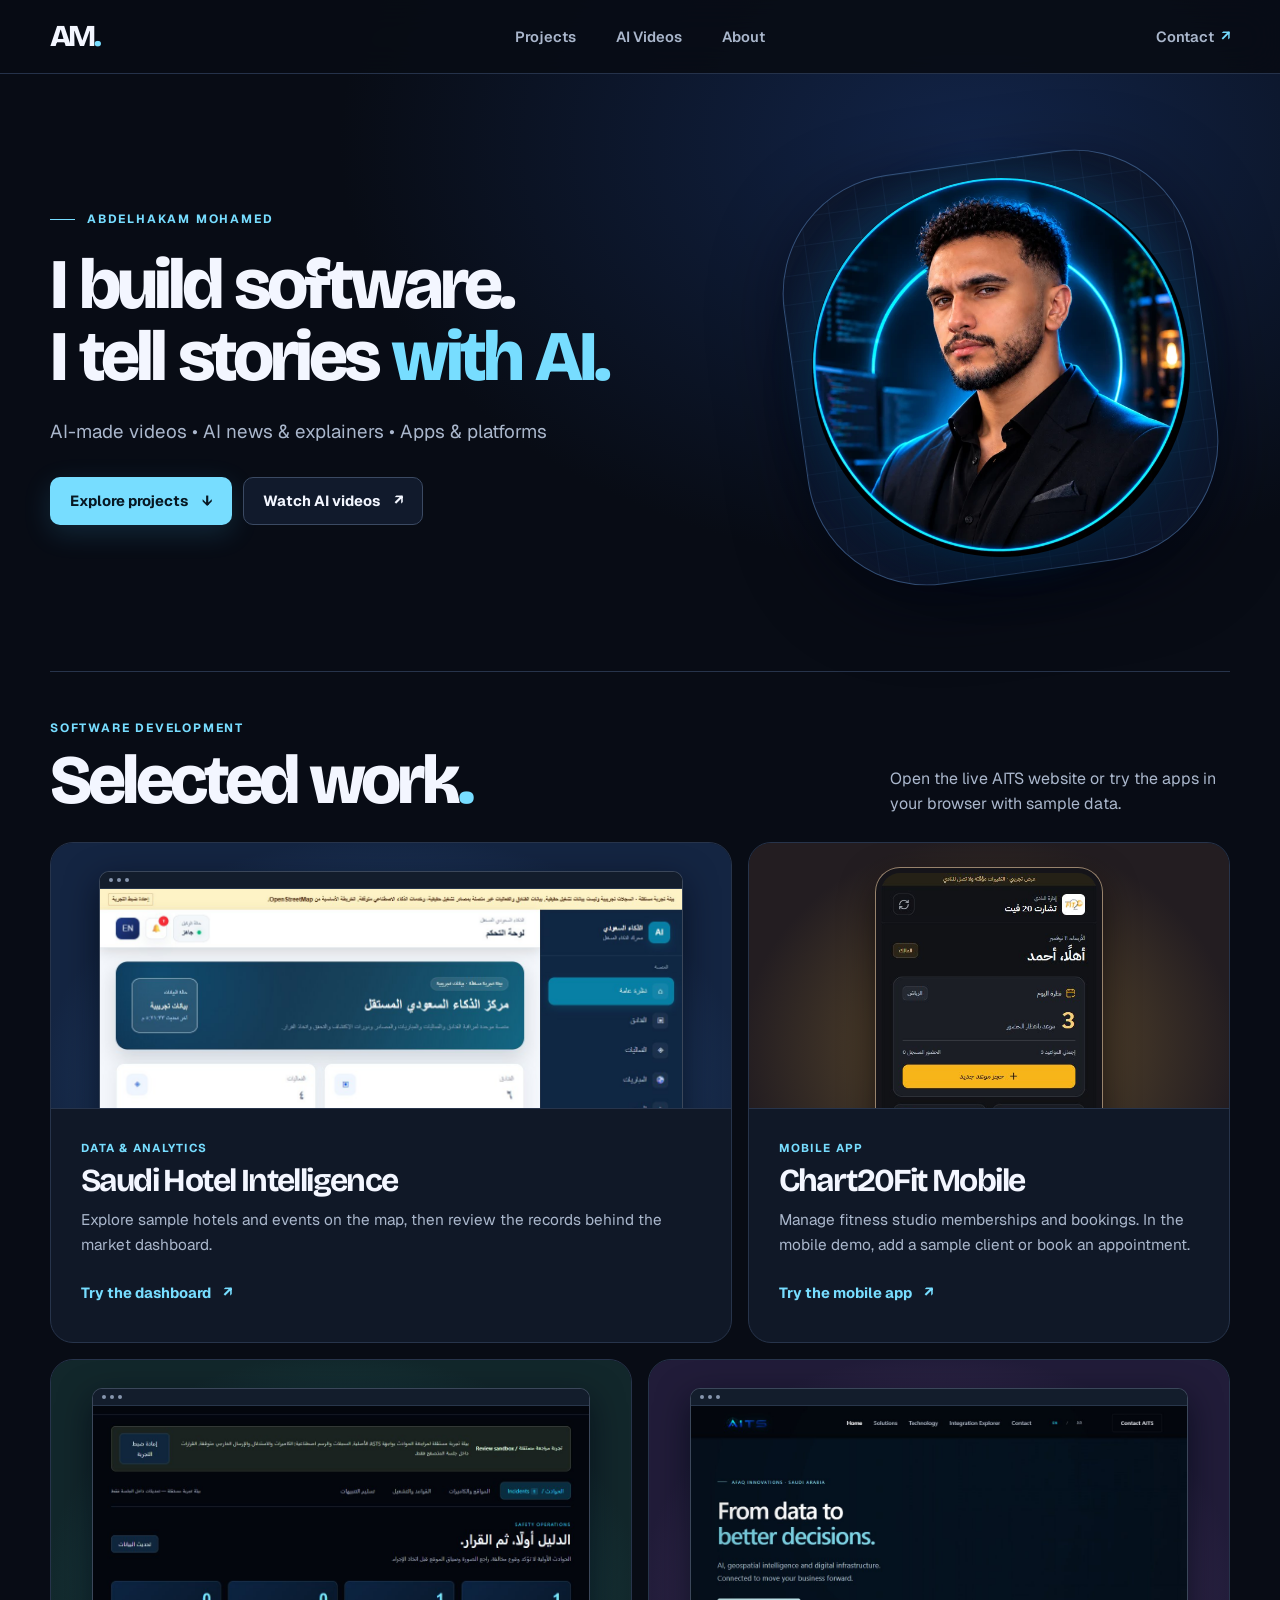
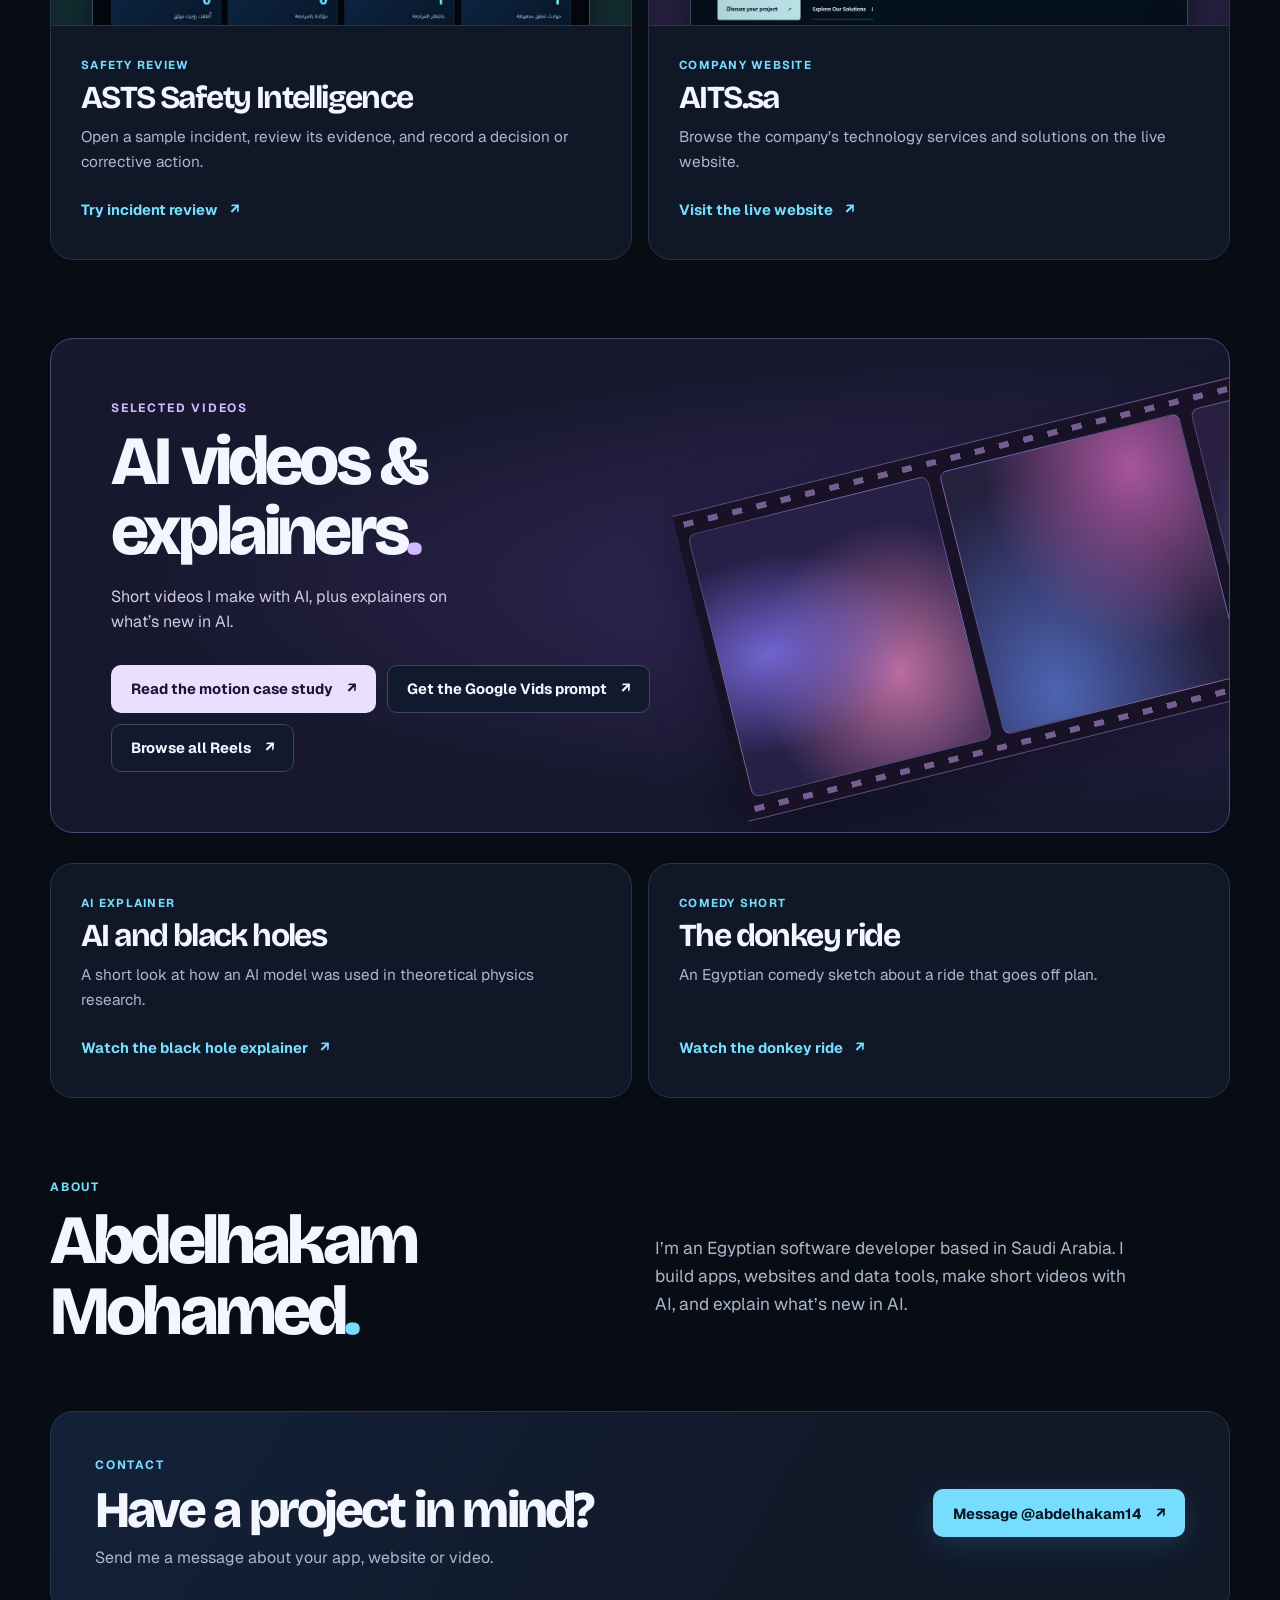
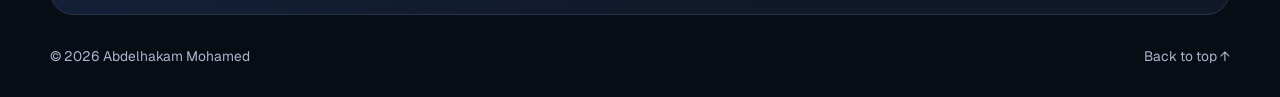
==== commit 196a6e92: "Add Google Vids prompt to the portfolio" ====
--- a/index.html
+++ b/index.html
@@ -117,6 +117,7 @@
           <p>Short videos I make with AI, plus explainers on what’s new in AI.</p>
           <div class="actions">
             <a class="button button-light" href="motion-case-study/">Read the motion case study <span aria-hidden="true">↗</span></a>
+            <a class="button button-outline" href="vids-prompt/">Get the Google Vids prompt <span aria-hidden="true">↗</span></a>
             <a class="button button-outline" href="https://www.instagram.com/abdelhakam14/reels/" target="_blank" rel="noopener noreferrer">Browse all Reels <span aria-hidden="true">↗</span></a>
           </div>
         </div>
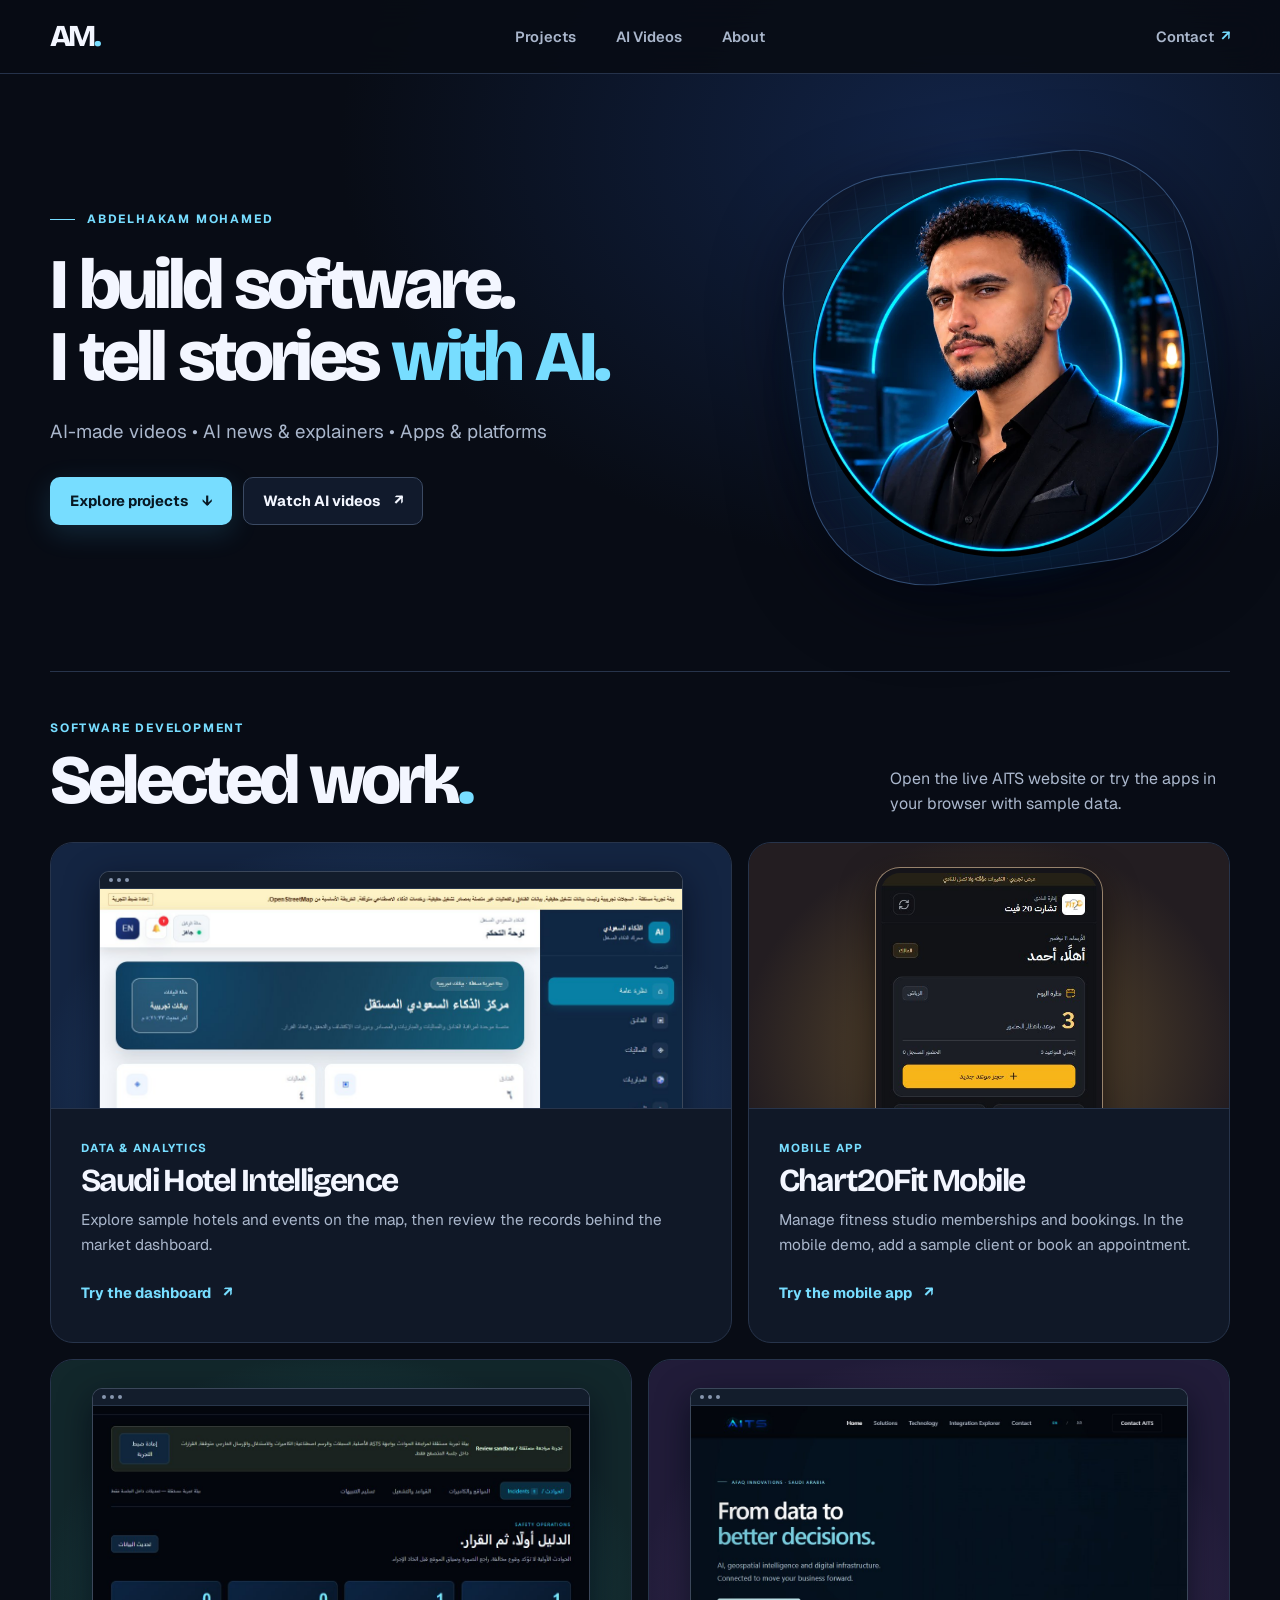
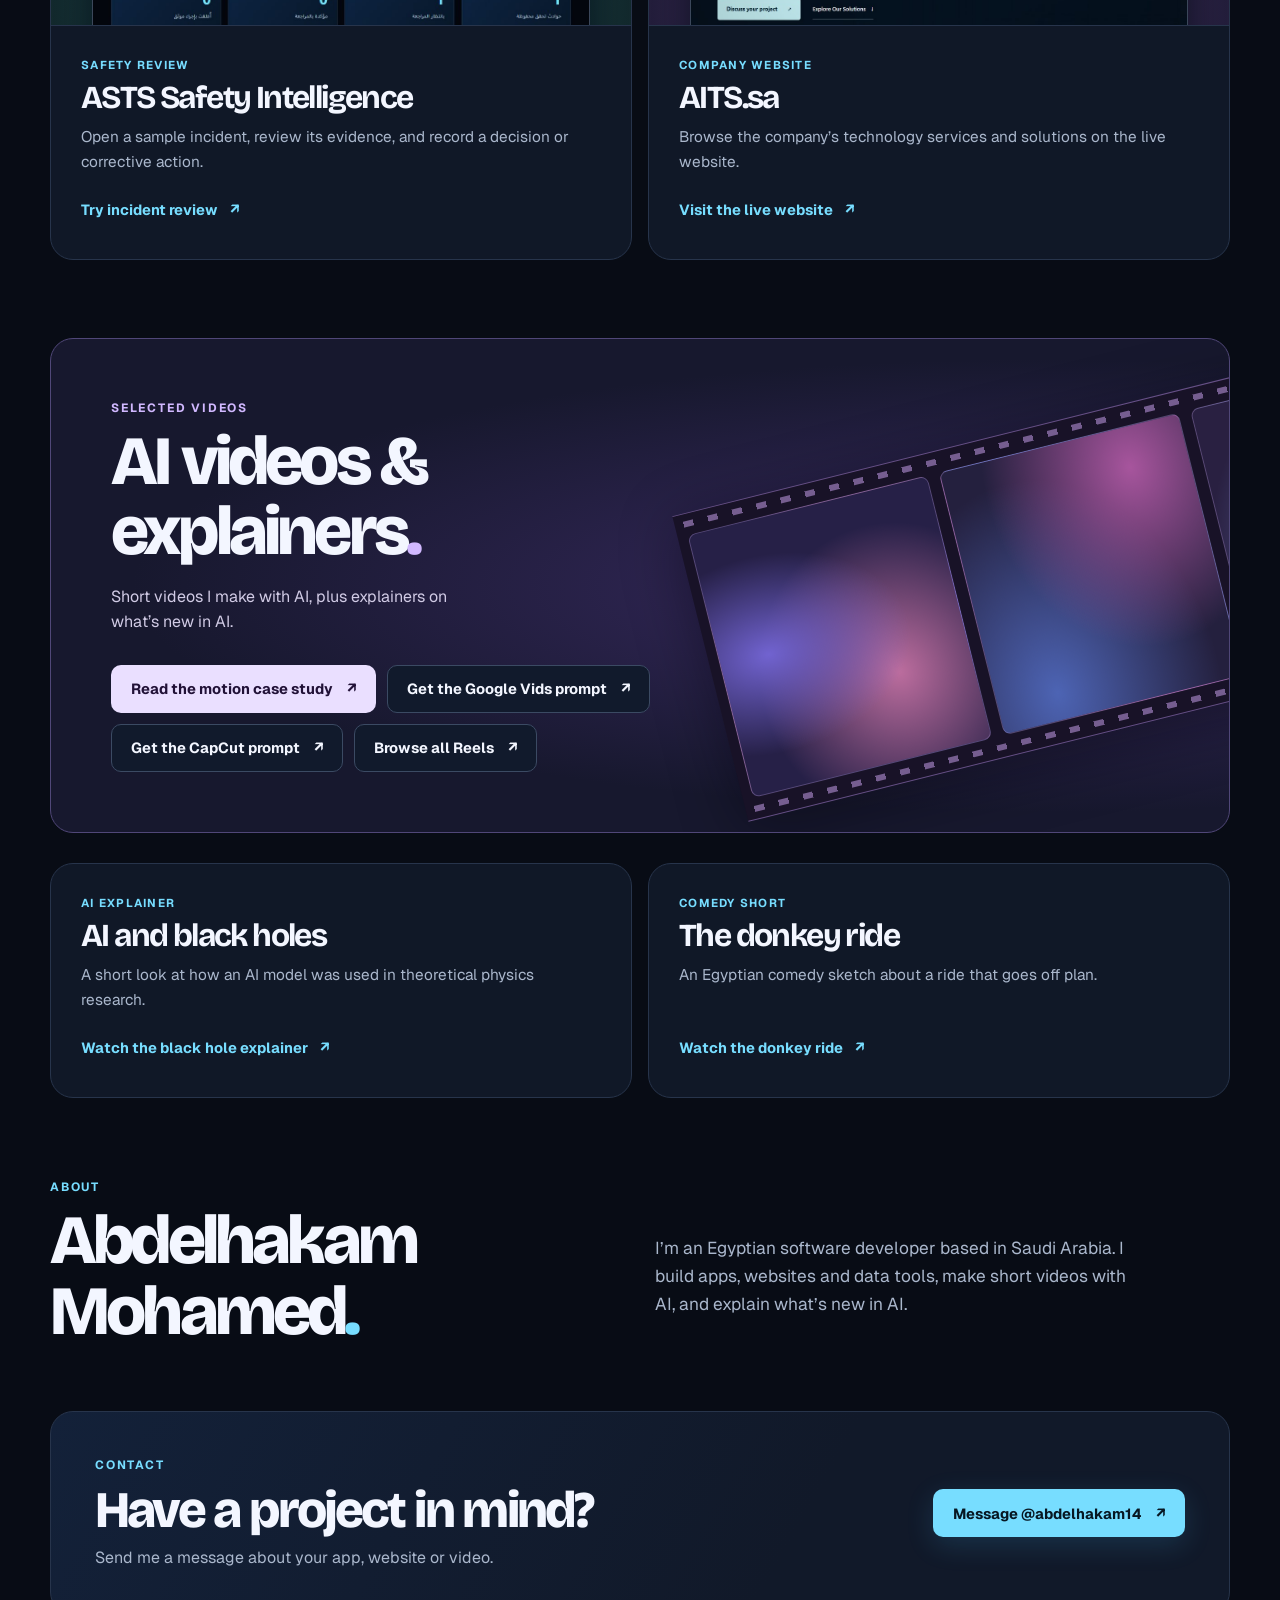
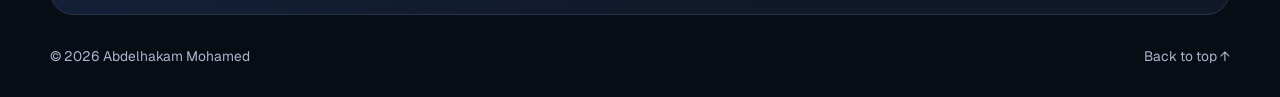
==== commit dbe94ebf: "Add CapCut prompt to the portfolio" ====
--- a/index.html
+++ b/index.html
@@ -118,6 +118,7 @@
           <div class="actions">
             <a class="button button-light" href="motion-case-study/">Read the motion case study <span aria-hidden="true">↗</span></a>
             <a class="button button-outline" href="vids-prompt/">Get the Google Vids prompt <span aria-hidden="true">↗</span></a>
+            <a class="button button-outline" href="capcut-prompt/">Get the CapCut prompt <span aria-hidden="true">↗</span></a>
             <a class="button button-outline" href="https://www.instagram.com/abdelhakam14/reels/" target="_blank" rel="noopener noreferrer">Browse all Reels <span aria-hidden="true">↗</span></a>
           </div>
         </div>
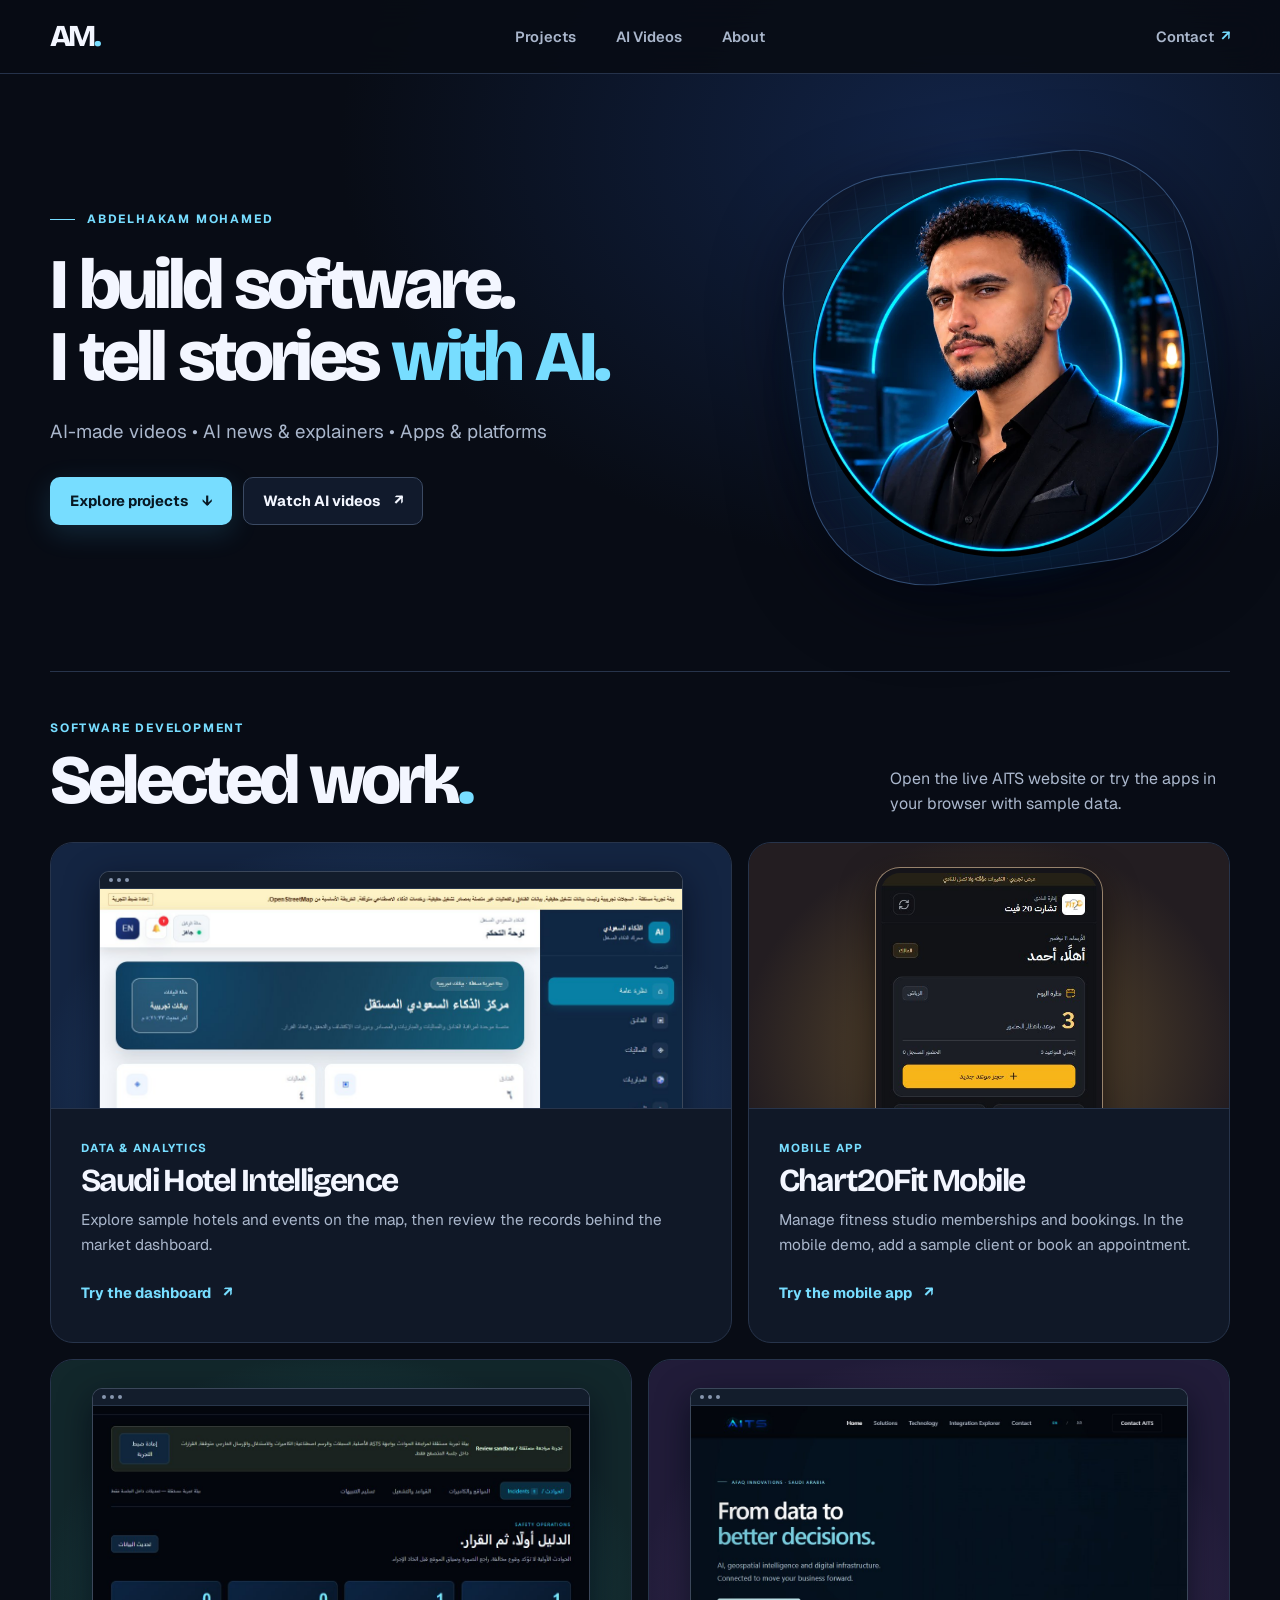
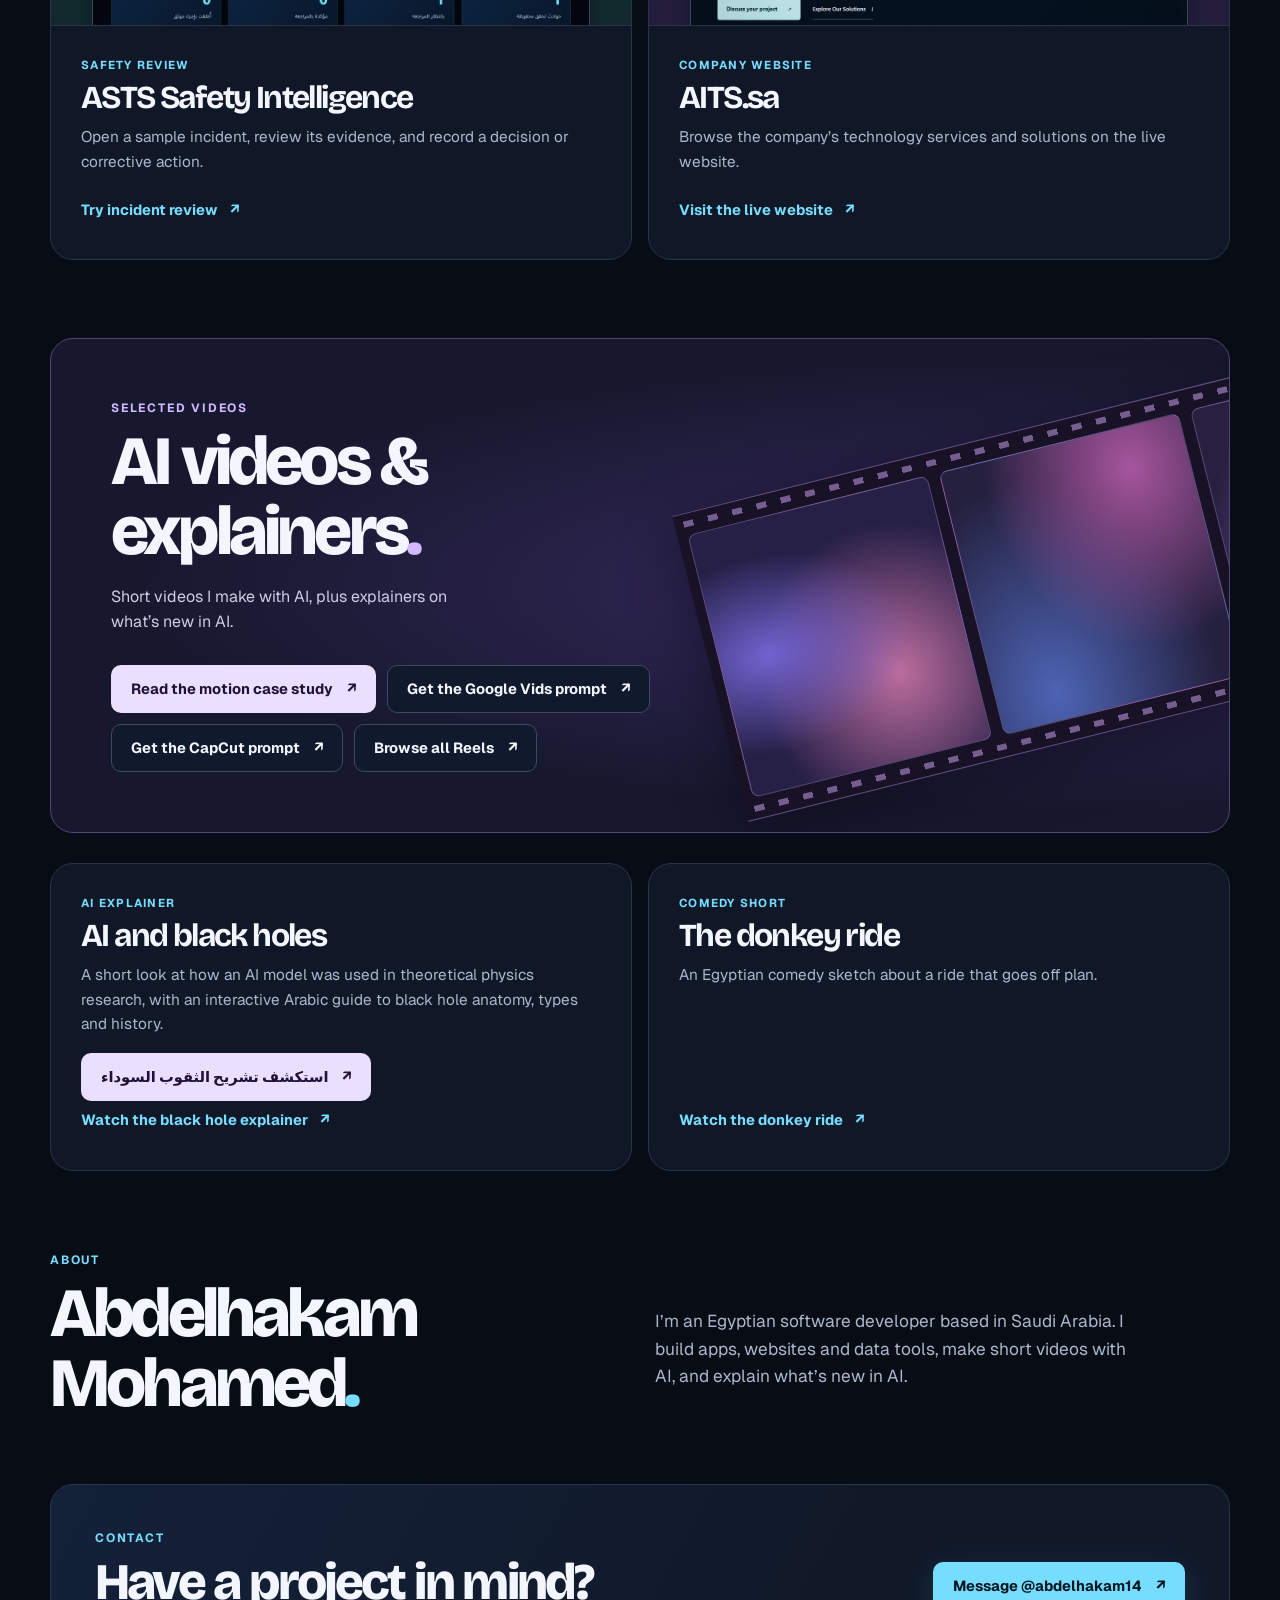
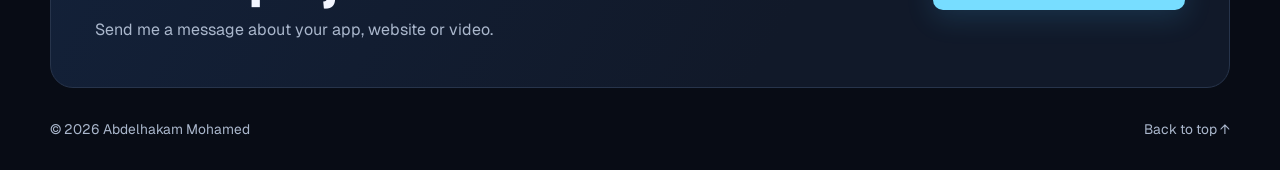
==== commit 1eb9d0e4: "Add Arabic interactive black hole guide to portfolio" ====
--- a/index.html
+++ b/index.html
@@ -129,7 +129,8 @@
           <div class="project-copy">
             <p class="project-type">AI explainer</p>
             <h3>AI and black holes</h3>
-            <p>A short look at how an AI model was used in theoretical physics research.</p>
+            <p>A short look at how an AI model was used in theoretical physics research, with an interactive Arabic guide to black hole anatomy, types and history.</p>
+            <a class="button button-light" href="black-holes/"><span lang="ar" dir="rtl">استكشف تشريح الثقوب السوداء</span> <span aria-hidden="true">↗</span></a>
             <a class="project-link" href="https://www.instagram.com/reel/DfnShzKSfua/" target="_blank" rel="noopener noreferrer">Watch the black hole explainer <span aria-hidden="true">↗</span></a>
           </div>
         </article>
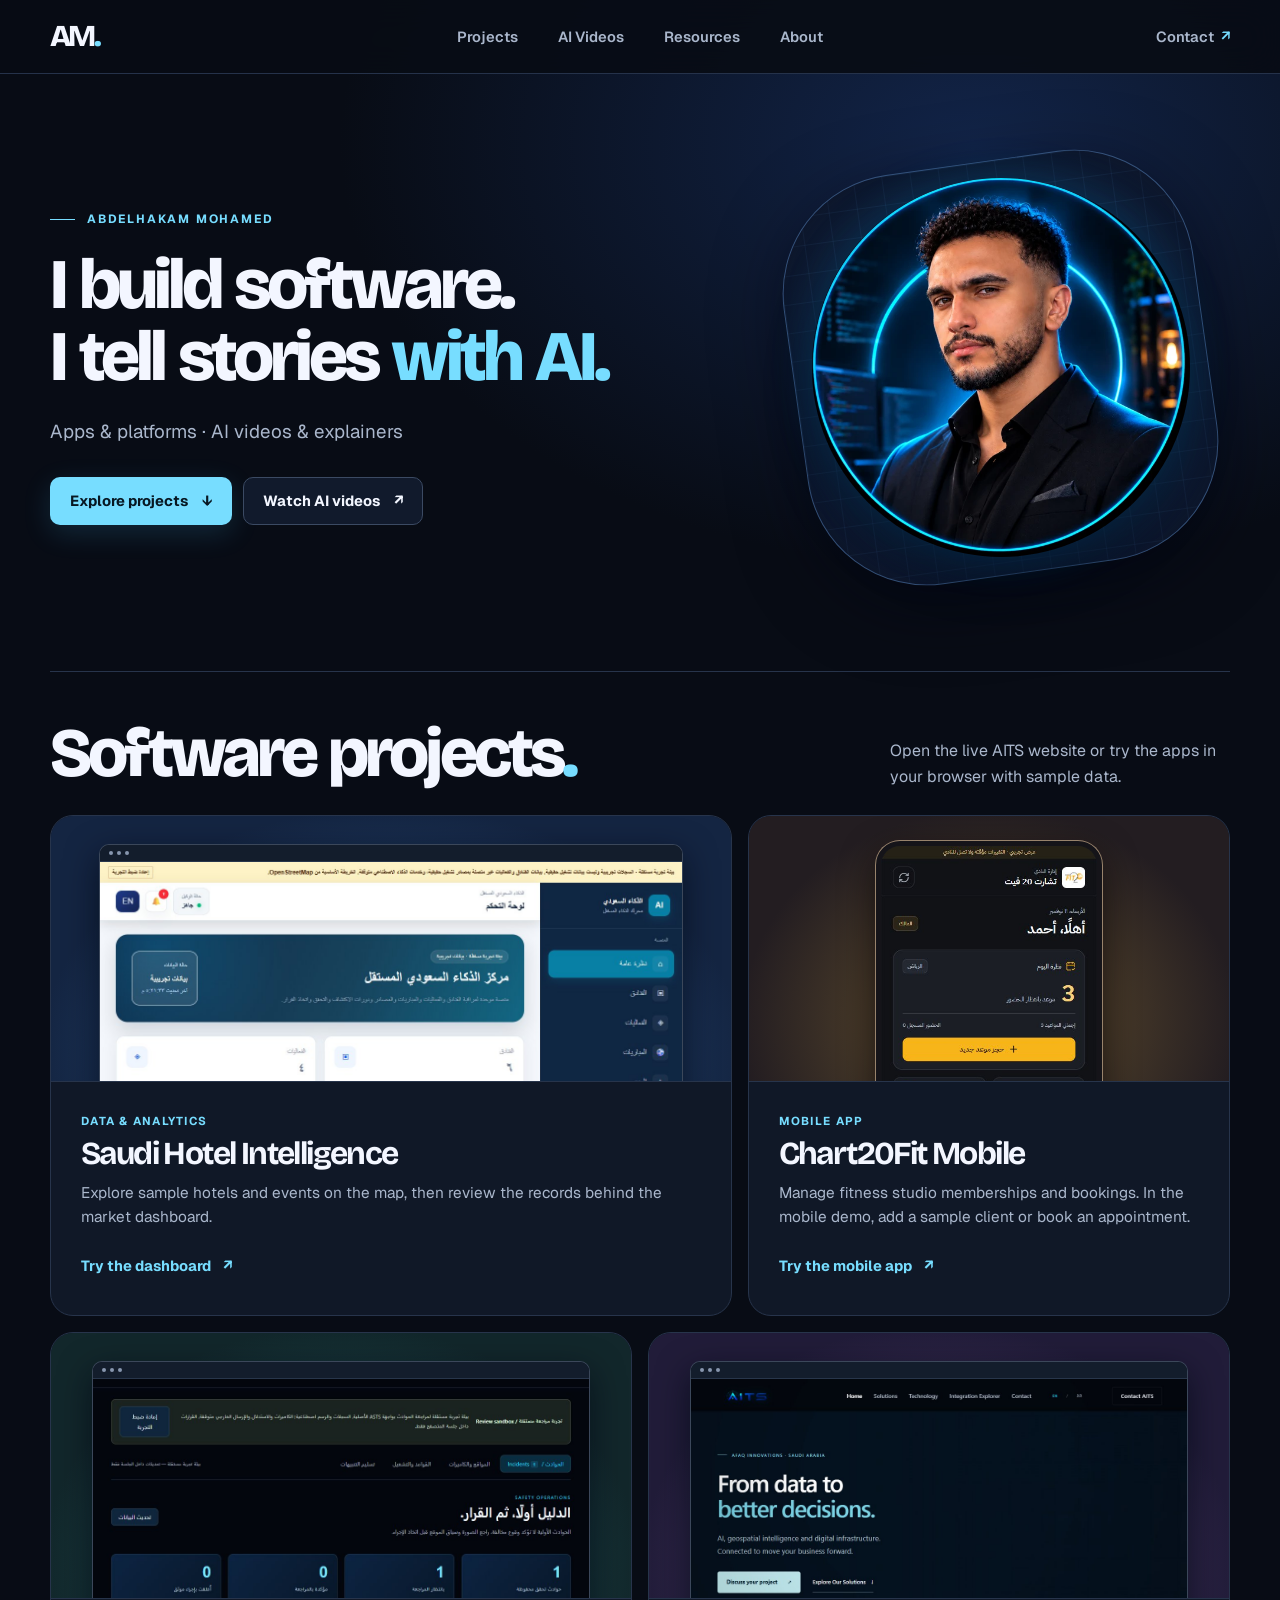
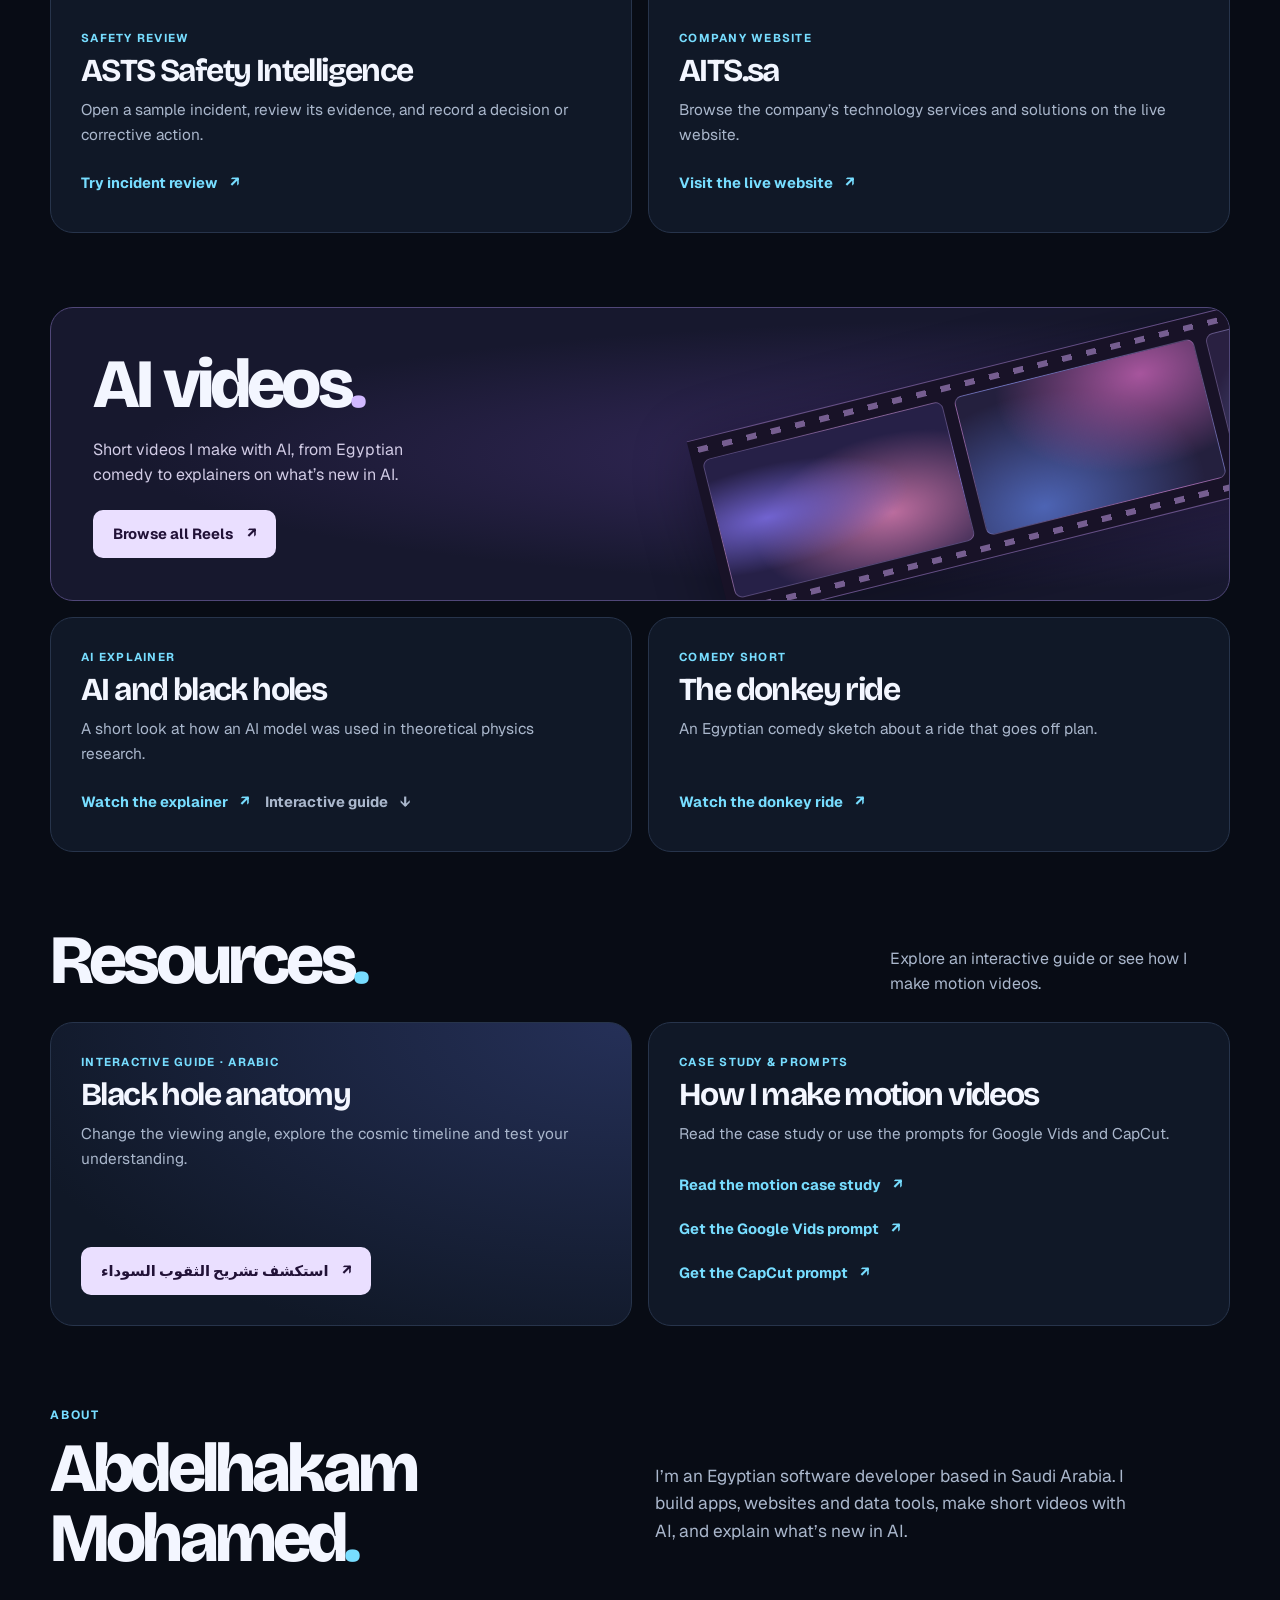
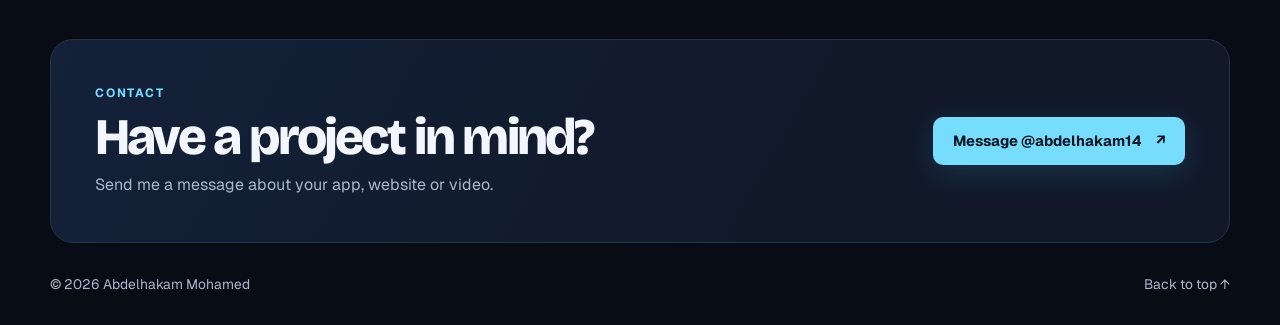
==== commit dcbd0d38: "Separate videos and creative resources in portfolio navigation" ====
--- a/index.html
+++ b/index.html
@@ -7,7 +7,7 @@
   <meta name="description" content="Abdelhakam Mohamed builds apps and platforms, creates videos with AI, and covers AI news through short explainers.">
   <meta property="og:type" content="website">
   <meta property="og:title" content="Abdelhakam Mohamed | Software &amp; AI Video">
-  <meta property="og:description" content="Try the apps, watch AI-made videos, and explore AI news and explainers.">
+  <meta property="og:description" content="Try the apps, watch AI videos, and explore interactive guides and video production resources.">
   <meta property="og:url" content="https://abdulhakammohamed10-cpu.github.io/abdelhakam-portfolio/">
   <meta property="og:image" content="https://abdulhakammohamed10-cpu.github.io/abdelhakam-portfolio/media/portrait.webp">
   <meta name="twitter:card" content="summary_large_image">
@@ -16,7 +16,7 @@
   <link rel="preconnect" href="https://fonts.googleapis.com">
   <link rel="preconnect" href="https://fonts.gstatic.com" crossorigin>
   <link href="https://fonts.googleapis.com/css2?family=Bricolage+Grotesque:opsz,wght@12..96,500..800&amp;family=Geist:wght@400;500;600;700&amp;display=swap" rel="stylesheet">
-  <link rel="stylesheet" href="portfolio.css">
+  <link rel="stylesheet" href="portfolio.css?v=sections">
   <title>Abdelhakam Mohamed | Software &amp; AI Video</title>
 </head>
 <body>
@@ -27,6 +27,7 @@
       <nav aria-label="Main navigation">
         <a href="#projects">Projects</a>
         <a href="#videos">AI Videos</a>
+        <a href="#resources">Resources</a>
         <a href="#about">About</a>
       </nav>
       <a class="header-contact" href="#contact">Contact <span aria-hidden="true">↗</span></a>
@@ -38,7 +39,7 @@
       <div class="hero-copy">
         <p class="eyebrow hero-name"><span aria-hidden="true"></span> Abdelhakam Mohamed</p>
         <h1 id="hero-title">I build software.<br>I tell stories <em>with AI.</em></h1>
-        <p class="hero-intro">AI-made videos • AI news &amp; explainers • Apps &amp; platforms</p>
+        <p class="hero-intro">Apps &amp; platforms · AI videos &amp; explainers</p>
         <div class="actions">
           <a class="button button-primary" href="#projects">Explore projects <span aria-hidden="true">↓</span></a>
           <a class="button button-outline" href="#videos">Watch AI videos <span aria-hidden="true">↗</span></a>
@@ -53,8 +54,7 @@
     <section class="shell work" id="projects" aria-labelledby="work-title">
       <div class="section-head">
         <div>
-          <p class="eyebrow">Software Development</p>
-          <h2 id="work-title">Selected work<span>.</span></h2>
+          <h2 id="work-title">Software projects<span>.</span></h2>
         </div>
         <p>Open the live AITS website or try the apps in your browser with sample data.</p>
       </div>
@@ -112,26 +112,22 @@
     <section class="shell videos" id="videos" aria-labelledby="videos-title">
       <div class="video-feature">
         <div class="video-copy">
-          <p class="eyebrow">Selected videos</p>
-          <h2 id="videos-title">AI videos &amp;<br>explainers<span>.</span></h2>
-          <p>Short videos I make with AI, plus explainers on what’s new in AI.</p>
-          <div class="actions">
-            <a class="button button-light" href="motion-case-study/">Read the motion case study <span aria-hidden="true">↗</span></a>
-            <a class="button button-outline" href="vids-prompt/">Get the Google Vids prompt <span aria-hidden="true">↗</span></a>
-            <a class="button button-outline" href="capcut-prompt/">Get the CapCut prompt <span aria-hidden="true">↗</span></a>
-            <a class="button button-outline" href="https://www.instagram.com/abdelhakam14/reels/" target="_blank" rel="noopener noreferrer">Browse all Reels <span aria-hidden="true">↗</span></a>
-          </div>
+          <h2 id="videos-title">AI videos<span>.</span></h2>
+          <p>Short videos I make with AI, from Egyptian comedy to explainers on what’s new in AI.</p>
+          <a class="button button-light" href="https://www.instagram.com/abdelhakam14/reels/" target="_blank" rel="noopener noreferrer">Browse all Reels <span aria-hidden="true">↗</span></a>
         </div>
         <div class="film-art" aria-hidden="true"><div class="film-strip"><i></i><i></i><i></i></div></div>
       </div>
-      <div class="project-grid actions">
+      <div class="project-grid video-grid">
         <article class="project">
           <div class="project-copy">
             <p class="project-type">AI explainer</p>
             <h3>AI and black holes</h3>
-            <p>A short look at how an AI model was used in theoretical physics research, with an interactive Arabic guide to black hole anatomy, types and history.</p>
-            <a class="button button-light" href="black-holes/"><span lang="ar" dir="rtl">استكشف تشريح الثقوب السوداء</span> <span aria-hidden="true">↗</span></a>
-            <a class="project-link" href="https://www.instagram.com/reel/DfnShzKSfua/" target="_blank" rel="noopener noreferrer">Watch the black hole explainer <span aria-hidden="true">↗</span></a>
+            <p>A short look at how an AI model was used in theoretical physics research.</p>
+            <div class="video-links">
+              <a class="project-link" href="https://www.instagram.com/reel/DfnShzKSfua/" target="_blank" rel="noopener noreferrer">Watch the explainer <span aria-hidden="true">↗</span></a>
+              <a class="project-link supporting-link" href="#black-hole-guide">Interactive guide <span aria-hidden="true">↓</span></a>
+            </div>
           </div>
         </article>
         <article class="project">
@@ -140,6 +136,35 @@
             <h3>The donkey ride</h3>
             <p>An Egyptian comedy sketch about a ride that goes off plan.</p>
             <a class="project-link" href="https://www.instagram.com/reel/DfHnDCWI5qi/" target="_blank" rel="noopener noreferrer">Watch the donkey ride <span aria-hidden="true">↗</span></a>
+          </div>
+        </article>
+      </div>
+    </section>
+
+    <section class="shell resources" id="resources" aria-labelledby="resources-title">
+      <div class="section-head">
+        <h2 id="resources-title">Resources<span>.</span></h2>
+        <p>Explore an interactive guide or see how I make motion videos.</p>
+      </div>
+      <div class="project-grid">
+        <article class="project resource-guide" id="black-hole-guide">
+          <div class="project-copy">
+            <p class="project-type">Interactive guide · Arabic</p>
+            <h3>Black hole anatomy</h3>
+            <p>Change the viewing angle, explore the cosmic timeline and test your understanding.</p>
+            <a class="button button-light" href="black-holes/"><span lang="ar" dir="rtl">استكشف تشريح الثقوب السوداء</span> <span aria-hidden="true">↗</span></a>
+          </div>
+        </article>
+        <article class="project">
+          <div class="project-copy">
+            <p class="project-type">Case study &amp; prompts</p>
+            <h3>How I make motion videos</h3>
+            <p>Read the case study or use the prompts for Google Vids and CapCut.</p>
+            <ul class="resource-links">
+              <li><a class="project-link" href="motion-case-study/">Read the motion case study <span aria-hidden="true">↗</span></a></li>
+              <li><a class="project-link" href="vids-prompt/">Get the Google Vids prompt <span aria-hidden="true">↗</span></a></li>
+              <li><a class="project-link" href="capcut-prompt/">Get the CapCut prompt <span aria-hidden="true">↗</span></a></li>
+            </ul>
           </div>
         </article>
       </div>
--- a/portfolio.css
+++ b/portfolio.css
@@ -26,7 +26,7 @@
 a:focus-visible { outline: 2px solid var(--accent); outline-offset: 5px; }
 h1, h2, h3, p { margin: 0; }
 h1, h2, h3 { font-family: var(--heading); }
-section { scroll-margin-top: 105px; }
+section, #black-hole-guide { scroll-margin-top: 98px; }
 .shell { width: min(calc(100% - 72px), 1180px); margin-inline: auto; }
 .skip-link { position: fixed; top: 10px; left: 10px; z-index: 10; padding: 10px 16px; border-radius: 10px; background: var(--accent); color: var(--accent-ink); transform: translateY(-160%); }
 .skip-link:focus { transform: none; }
@@ -72,7 +72,7 @@
 .work { padding-block: 47px 0; border-top: 1px solid var(--line); }
 .section-head { display: flex; justify-content: space-between; align-items: end; gap: 32px; margin-bottom: 25px; }
 h2 { font-size: clamp(2.55rem, 5.4vw, 4.45rem); font-weight: 800; letter-spacing: -.055em; word-spacing: .03em; line-height: 1.02; }
-.section-head h2, .video-copy h2, .contact-panel h2 { margin-top: 8px; }
+.contact-panel h2 { margin-top: 8px; }
 .section-head > p { max-width: 340px; color: var(--muted); }
 .project-grid { display: grid; grid-template-columns: repeat(12, minmax(0, 1fr)); gap: 16px; }
 .project { grid-column: span 6; min-width: 0; display: flex; flex-direction: column; overflow: hidden; border: 1px solid var(--line); border-radius: var(--radius); background: var(--surface); transition: border-color .2s ease, box-shadow .2s ease; }
@@ -97,10 +97,18 @@
 .project-link { margin-top: auto; display: inline-flex; align-items: center; min-height: 39px; gap: 12px; color: var(--accent); font-size: .92rem; font-weight: 700; }
 .project-link:hover { text-decoration: underline; text-underline-offset: 5px; }
 
-.videos { padding-top: 78px; }
-.video-feature { position: relative; isolation: isolate; overflow: hidden; min-height: 360px; display: grid; grid-template-columns: minmax(0, 1fr) minmax(0, .9fr); align-items: center; padding: clamp(27px, 5vw, 60px); border: 1px solid #504778; border-radius: var(--radius); background: radial-gradient(ellipse at 85% 50%, #3a2b63, transparent 65%), #17182e; }
+.videos, .resources { margin-top: 74px; }
+.video-grid { margin-top: 16px; }
+.video-feature h2 { max-width: 100%; }
+.video-links { display: flex; flex-wrap: wrap; align-items: center; gap: 0 16px; margin-top: auto; }
+.supporting-link { color: var(--muted); }
+.resource-guide { background: radial-gradient(ellipse at top right, #253058, transparent 80%), var(--surface); }
+.resource-guide .button { margin-top: auto; text-align: center; }
+.resource-links { list-style: none; padding: 0; margin: auto 0 0; }
+.resource-links .project-link { min-height: 44px; }
+.video-feature { position: relative; isolation: isolate; overflow: hidden; min-height: 245px; display: grid; grid-template-columns: minmax(0, 1.12fr) minmax(0, .9fr); align-items: center; padding: clamp(25px, 4vw, 42px); border: 1px solid #504778; border-radius: var(--radius); background: radial-gradient(ellipse at 85% 50%, #3a2b63, transparent 65%), #17182e; }
 .video-copy { position: relative; z-index: 1; }
-.video-copy .eyebrow, .video-copy h2 span { color: #d1b8ff; }
+.video-copy h2 span { color: #d1b8ff; }
 .video-copy h2 + p { max-width: 365px; margin: 16px 0 22px; color: #d1cbe5; }
 .button-light { background: #eadfff; color: #211137; }
 .button-light:hover { background: #fff2ff; }
@@ -136,7 +144,7 @@
   nav { gap: 13px; }
   nav a, .header-contact { font-size: .78rem; }
   .header-contact span { display: none; }
-  section { scroll-margin-top: 77px; }
+  section, #black-hole-guide { scroll-margin-top: 77px; }
   .hero { grid-template-columns: minmax(0, 1fr); gap: 24px; padding-block: 41px 39px; }
   .hero-name { margin-bottom: 13px; }
   h1 { font-size: clamp(2.65rem, 10.8vw, 4rem); text-wrap: initial; }
@@ -150,14 +158,23 @@
   .project { grid-column: 1 / -1; }
   .project-preview { height: clamp(153px, 51vw, 242px); }
   .phone-frame { width: min(66%, 212px); }
-  .videos { padding-top: 53px; }
-  .video-feature { grid-template-columns: minmax(0, 1fr); min-height: 310px; }
+  .videos, .resources { margin-top: 50px; }
+  .video-feature { grid-template-columns: minmax(0, 1fr); min-height: 0; }
   .film-art { opacity: .45; width: 62%; right: -25%; }
   .about { padding-block: 52px 40px; }
   .about-grid { grid-template-columns: minmax(0, 1fr); gap: 14px; }
   .footer { padding-block: 24px; }
 }
 
+@media (max-width: 470px) {
+  .masthead-inner { grid-template-columns: 1fr auto; grid-template-areas: "brand contact" "nav nav"; gap: 0; padding-top: 7px; }
+  .wordmark { grid-area: brand; }
+  .header-contact { grid-area: contact; min-height: 30px; display: flex; align-items: center; }
+  .masthead nav { grid-area: nav; justify-content: space-between; gap: 5px; }
+  .masthead nav a { display: flex; align-items: center; min-height: 42px; padding-inline: 3px; }
+  section, #black-hole-guide { scroll-margin-top: 99px; }
+}
+
 @media (prefers-reduced-motion: reduce) {
   html { scroll-behavior: auto; }
   *, *::before, *::after { transition-duration: 0s !important; }
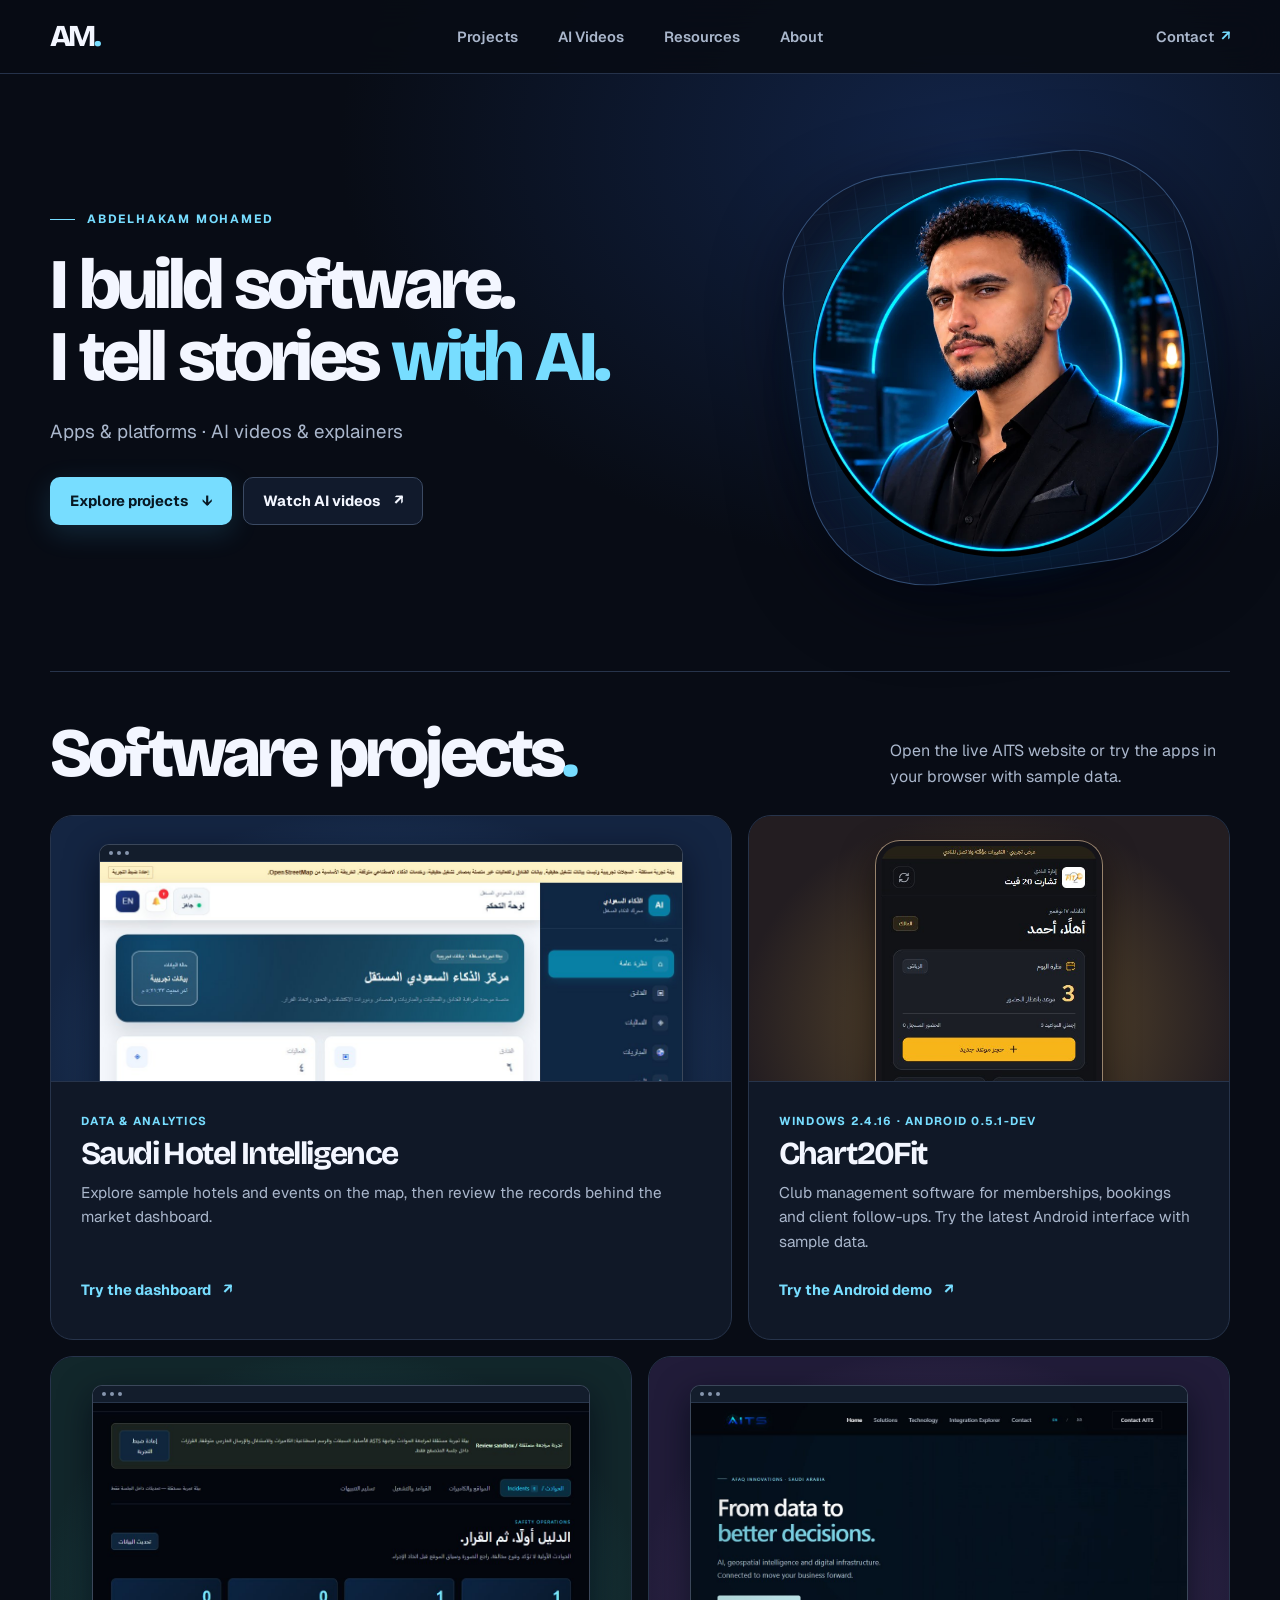
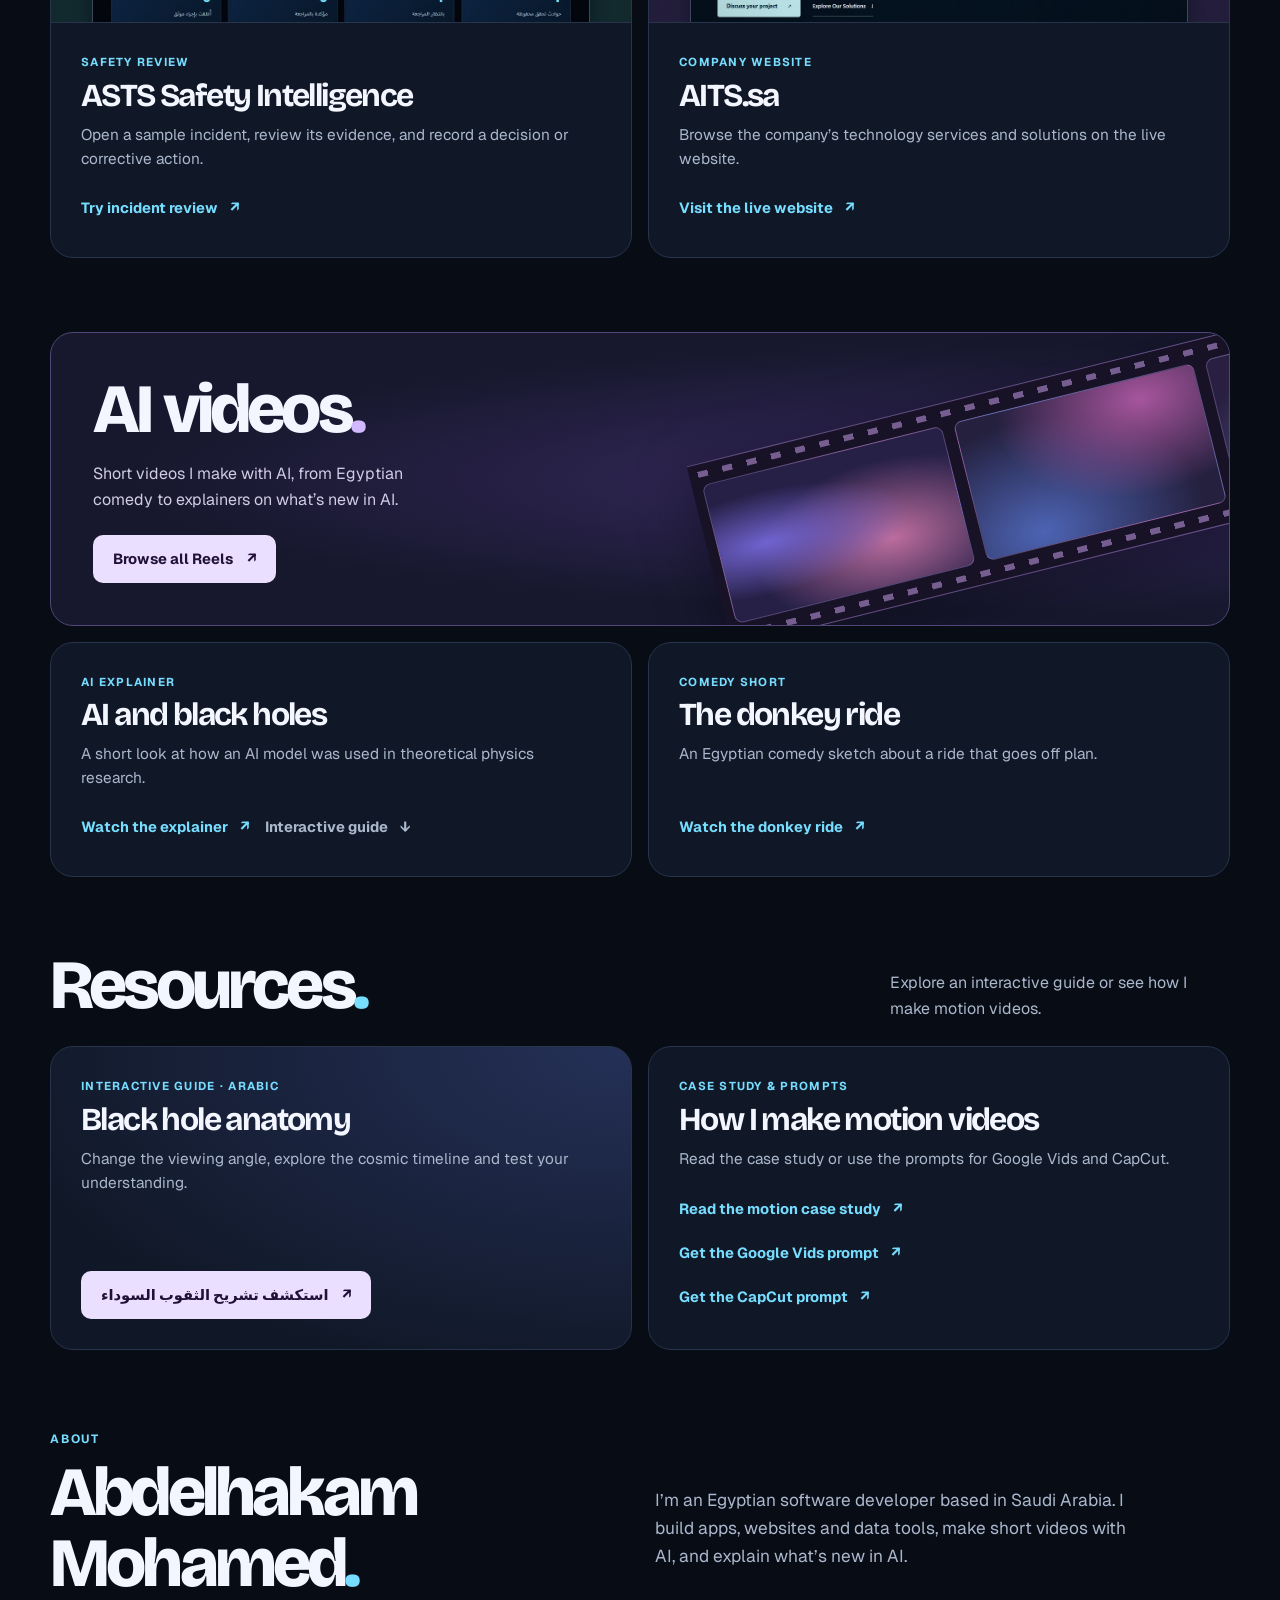
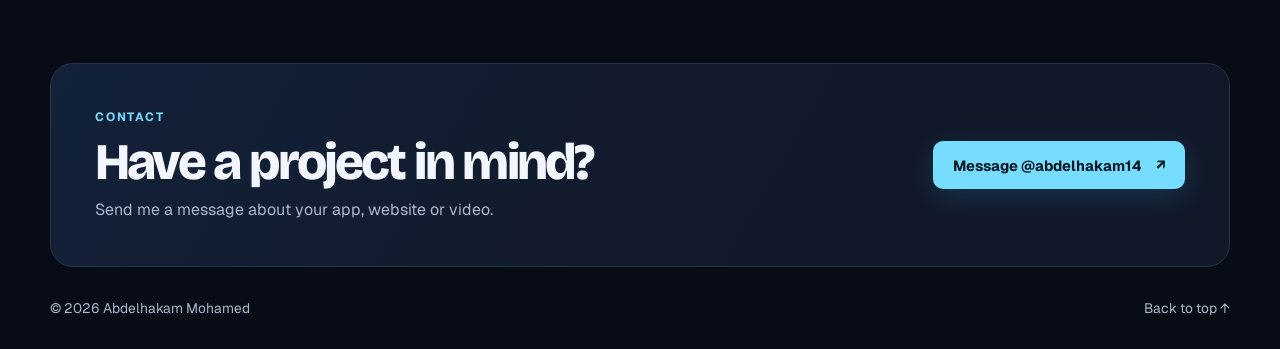
==== commit b20bf16a: "Update Chart20Fit project to Windows 2.4.16 and Android 0.5.1-dev" ====
--- a/index.html
+++ b/index.html
@@ -73,13 +73,13 @@
 
         <article class="project project-chart">
           <div class="project-preview preview-chart">
-            <div class="phone-frame"><img src="media/chart.jpg" width="400" height="860" loading="lazy" alt="Chart20Fit Mobile showing the appointments dashboard"></div>
+            <div class="phone-frame"><img src="media/chart20fit-051.jpg" width="400" height="860" loading="lazy" alt="Chart20Fit Mobile 0.5.1 dashboard showing appointments and follow-ups"></div>
           </div>
           <div class="project-copy">
-            <p class="project-type">Mobile app</p>
-            <h3>Chart20Fit Mobile</h3>
-            <p>Manage fitness studio memberships and bookings. In the mobile demo, add a sample client or book an appointment.</p>
-            <a class="project-link" href="https://chart20fit-mobile-sandbox.vercel.app/" target="_blank" rel="noopener noreferrer">Try the mobile app <span aria-hidden="true">↗</span></a>
+            <p class="project-type">Windows 2.4.16 · Android 0.5.1-dev</p>
+            <h3>Chart20Fit</h3>
+            <p>Club management software for memberships, bookings and client follow-ups. Try the latest Android interface with sample data.</p>
+            <a class="project-link" href="https://chart20fit-mobile-sandbox.vercel.app/" target="_blank" rel="noopener noreferrer">Try the Android demo <span aria-hidden="true">↗</span></a>
           </div>
         </article>
 
